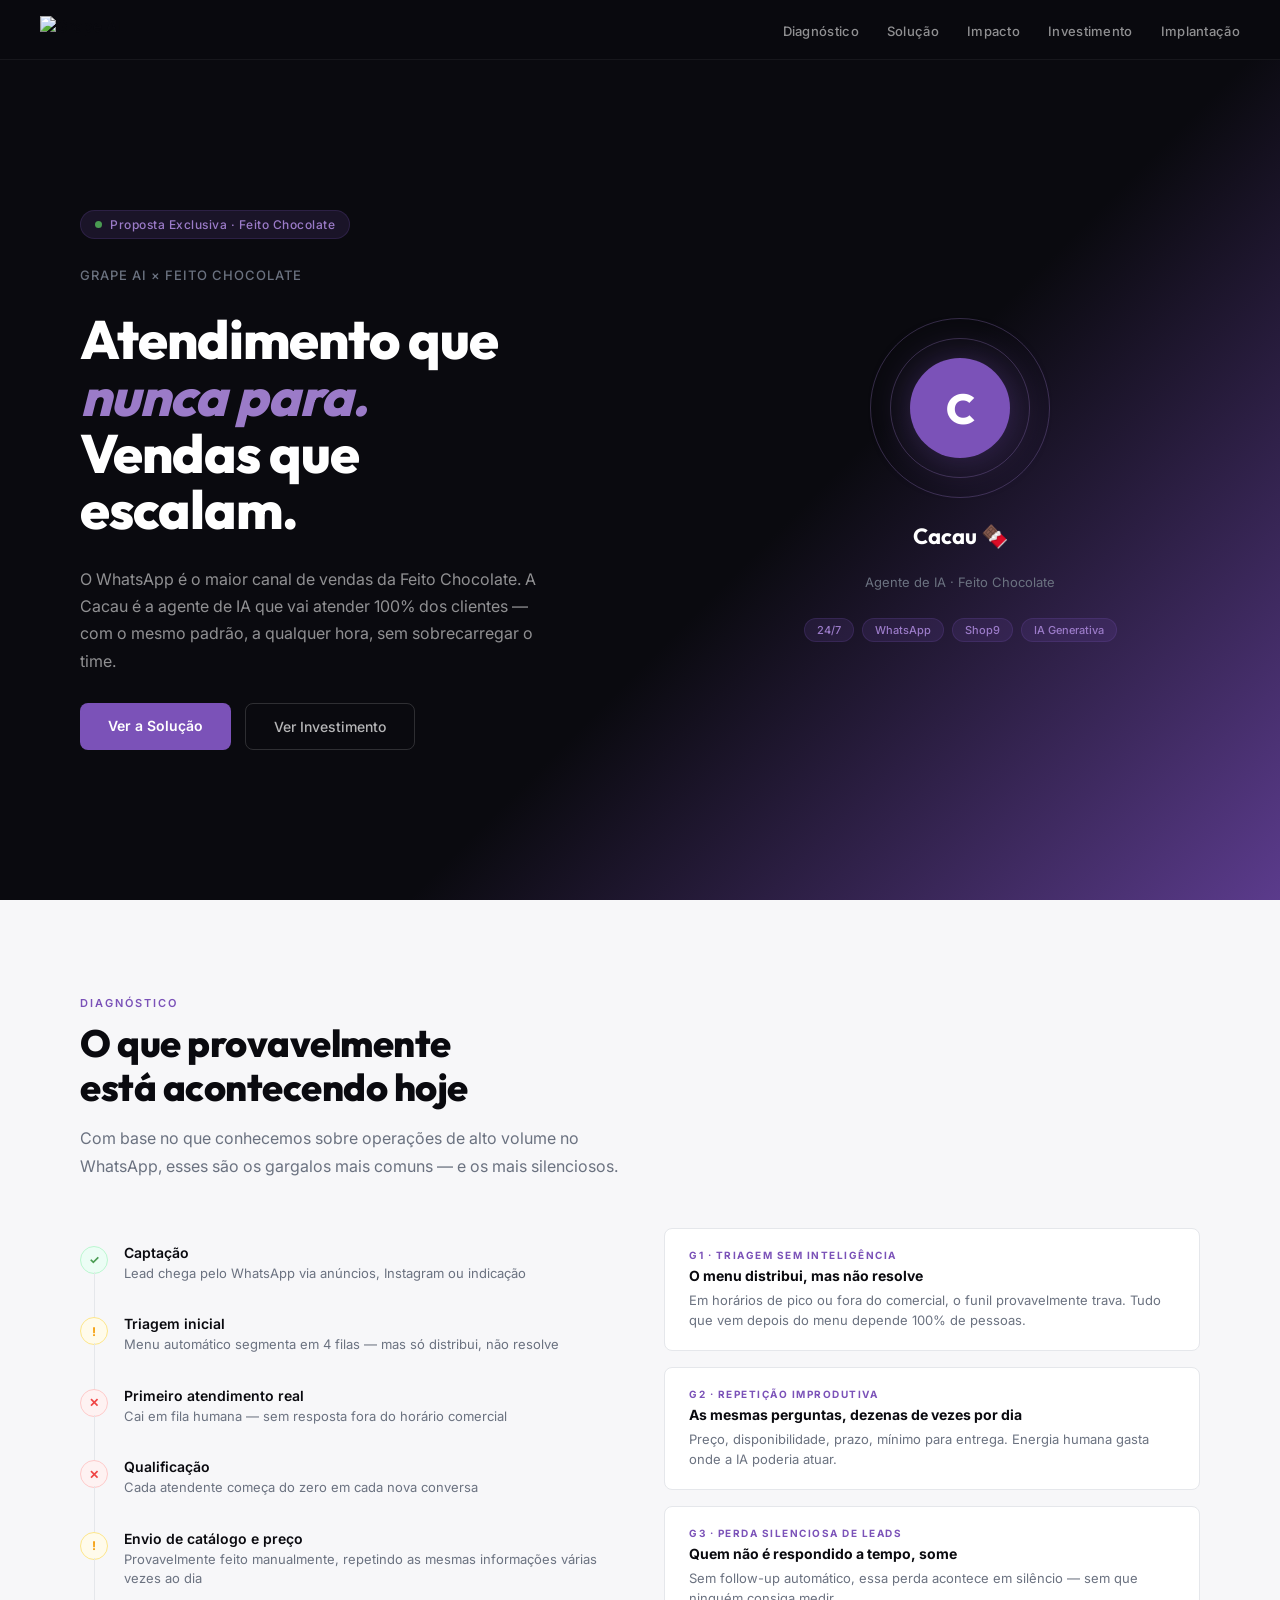
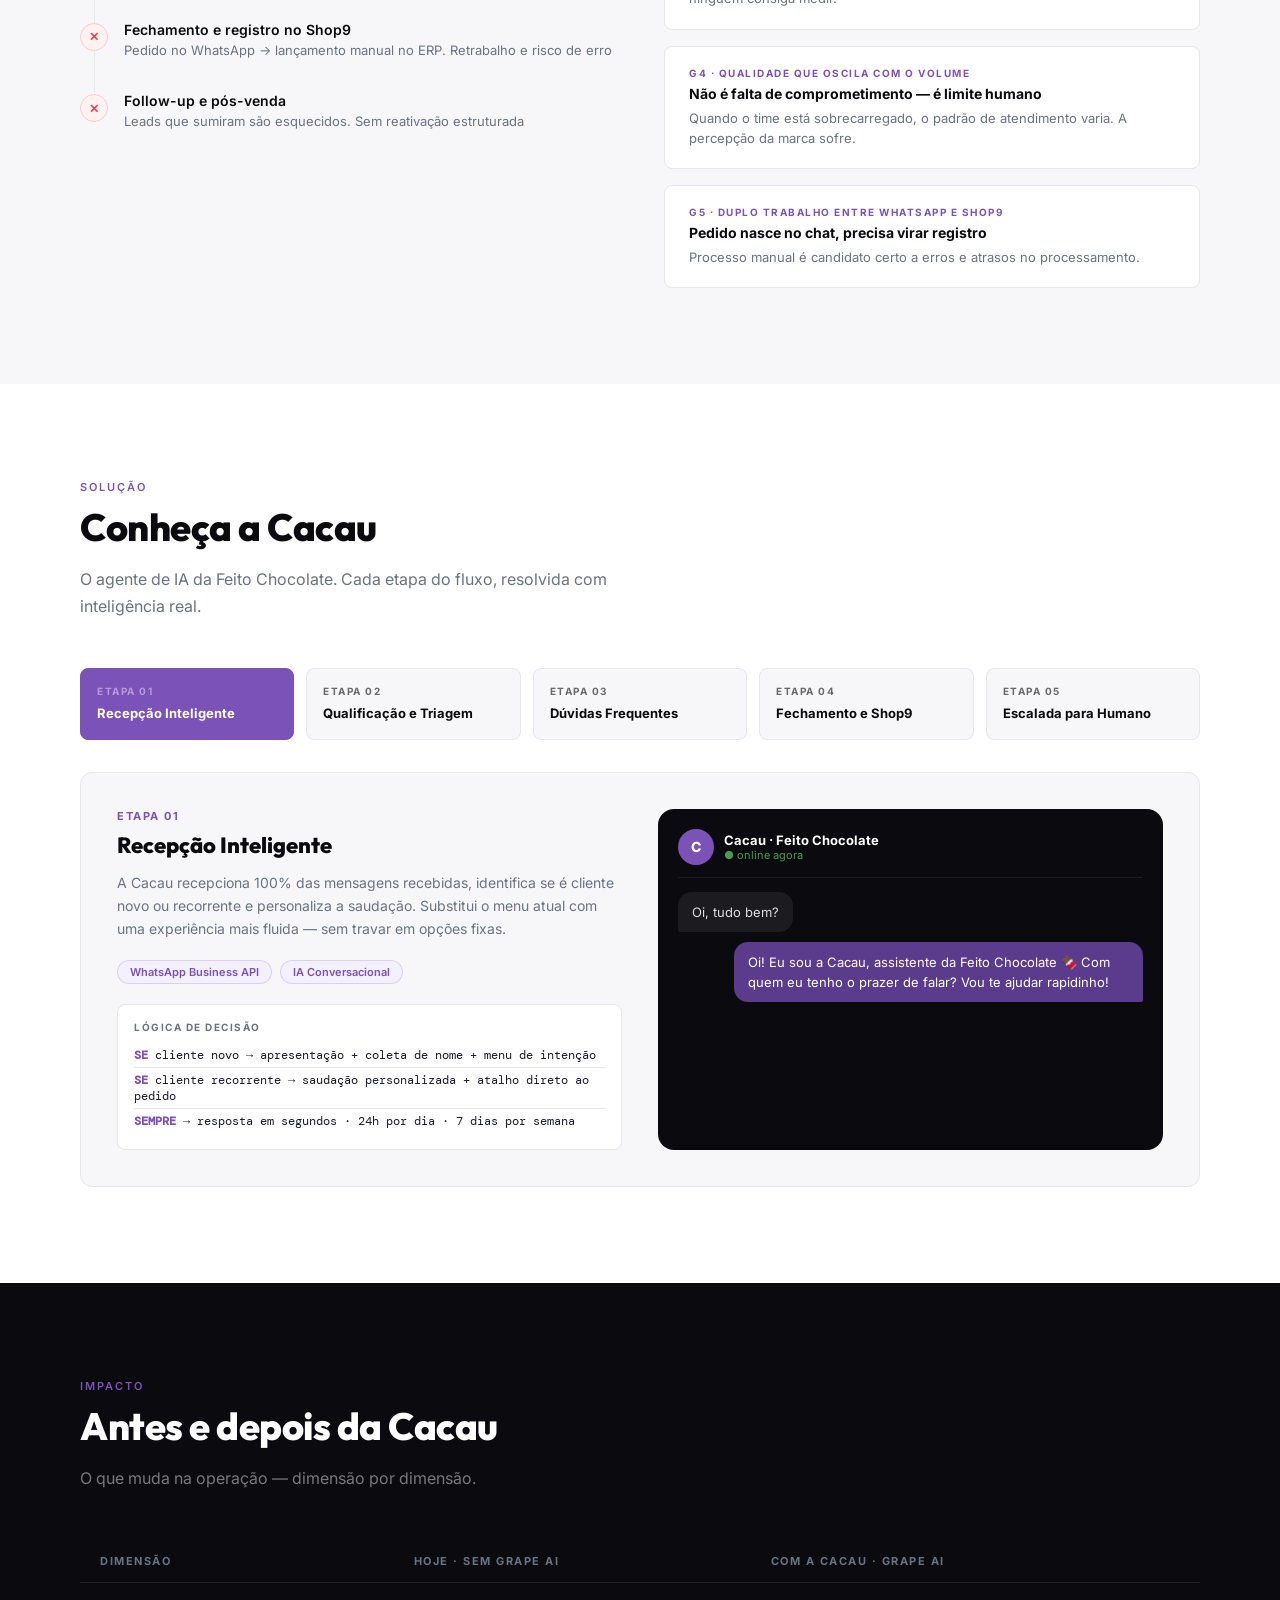
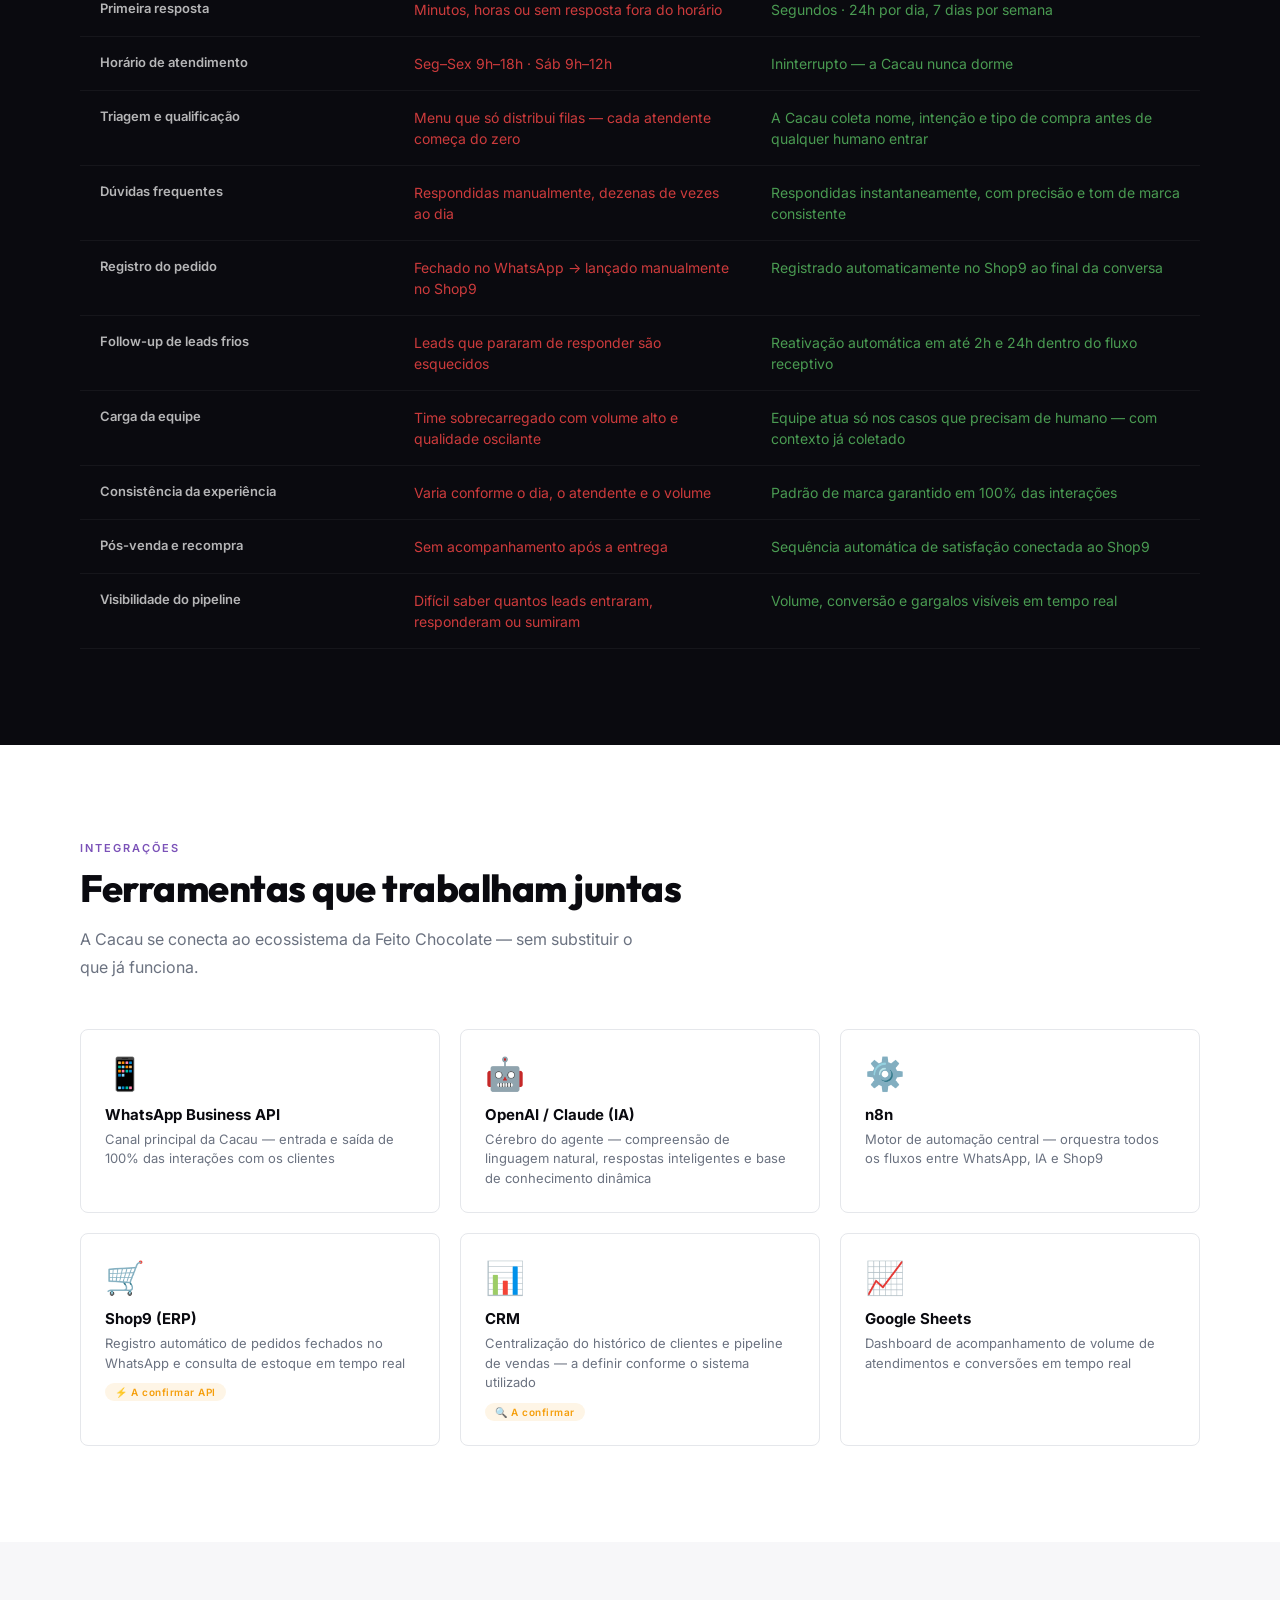
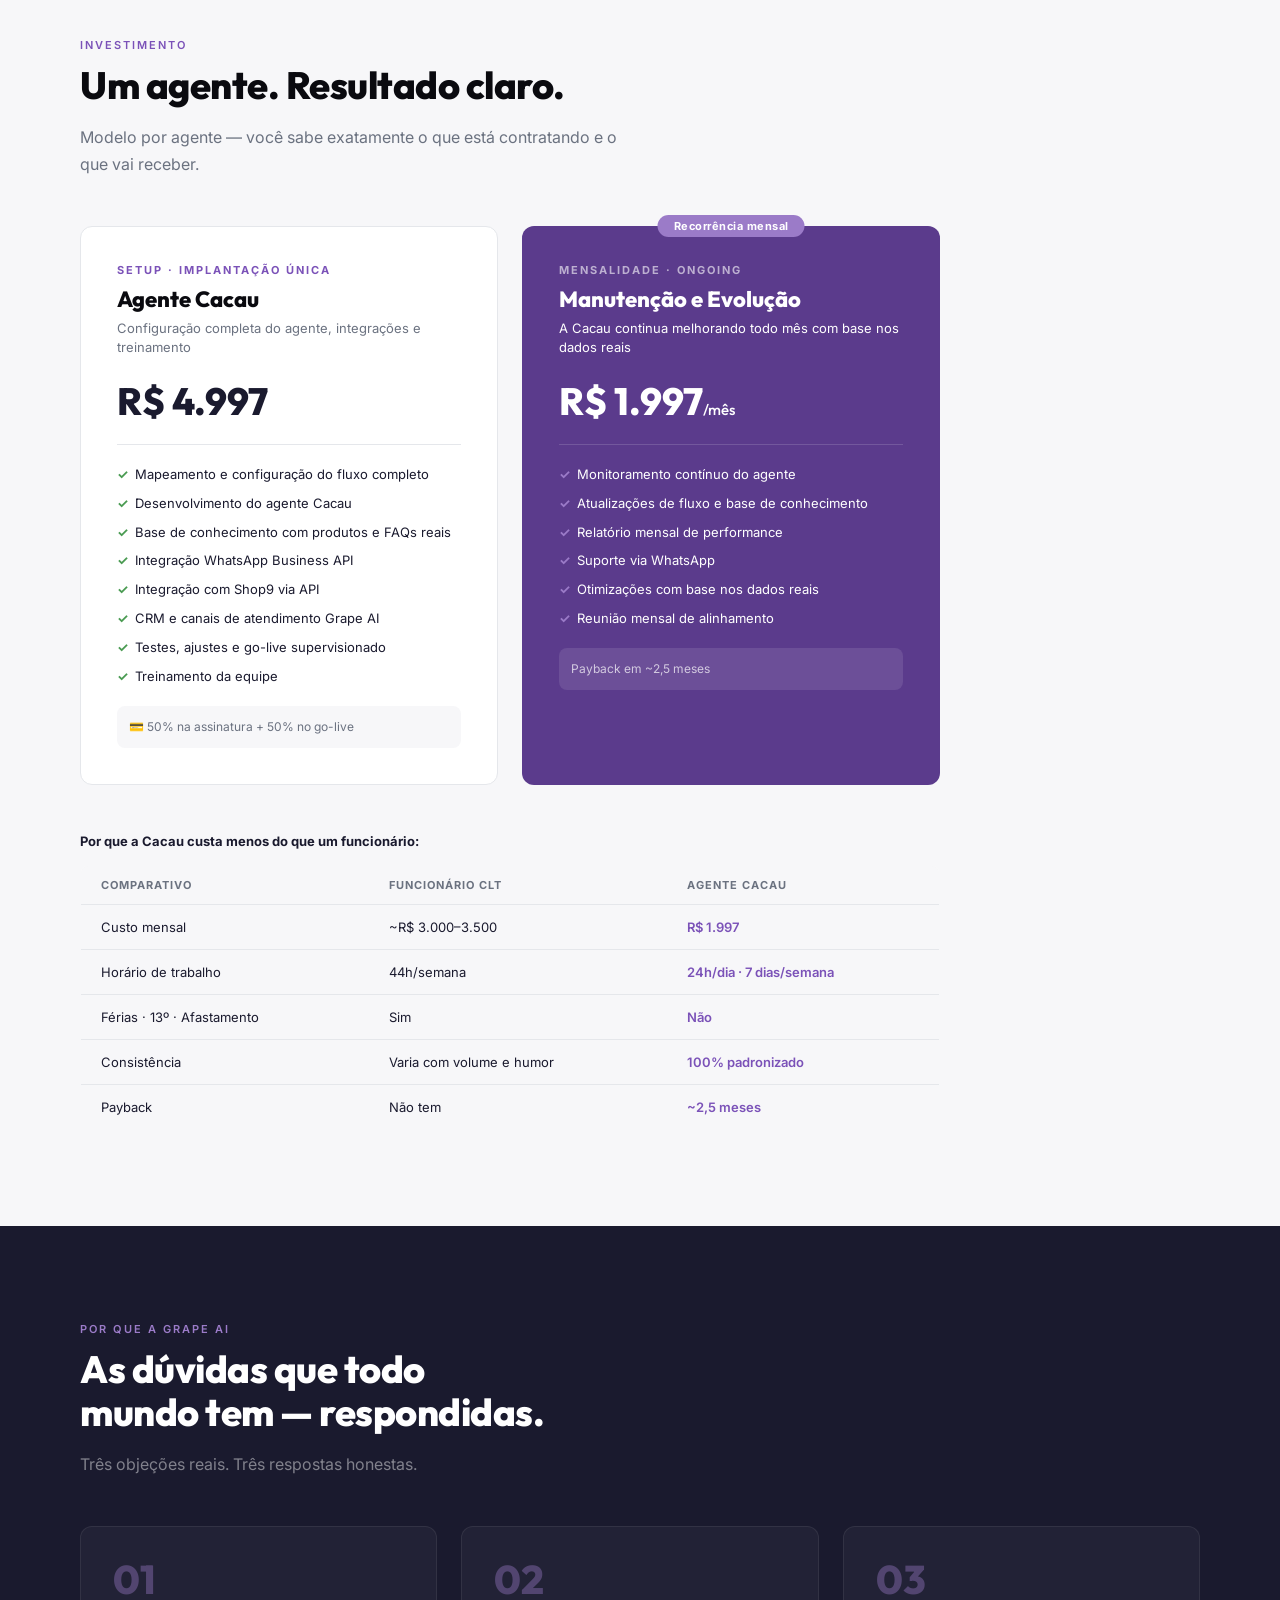
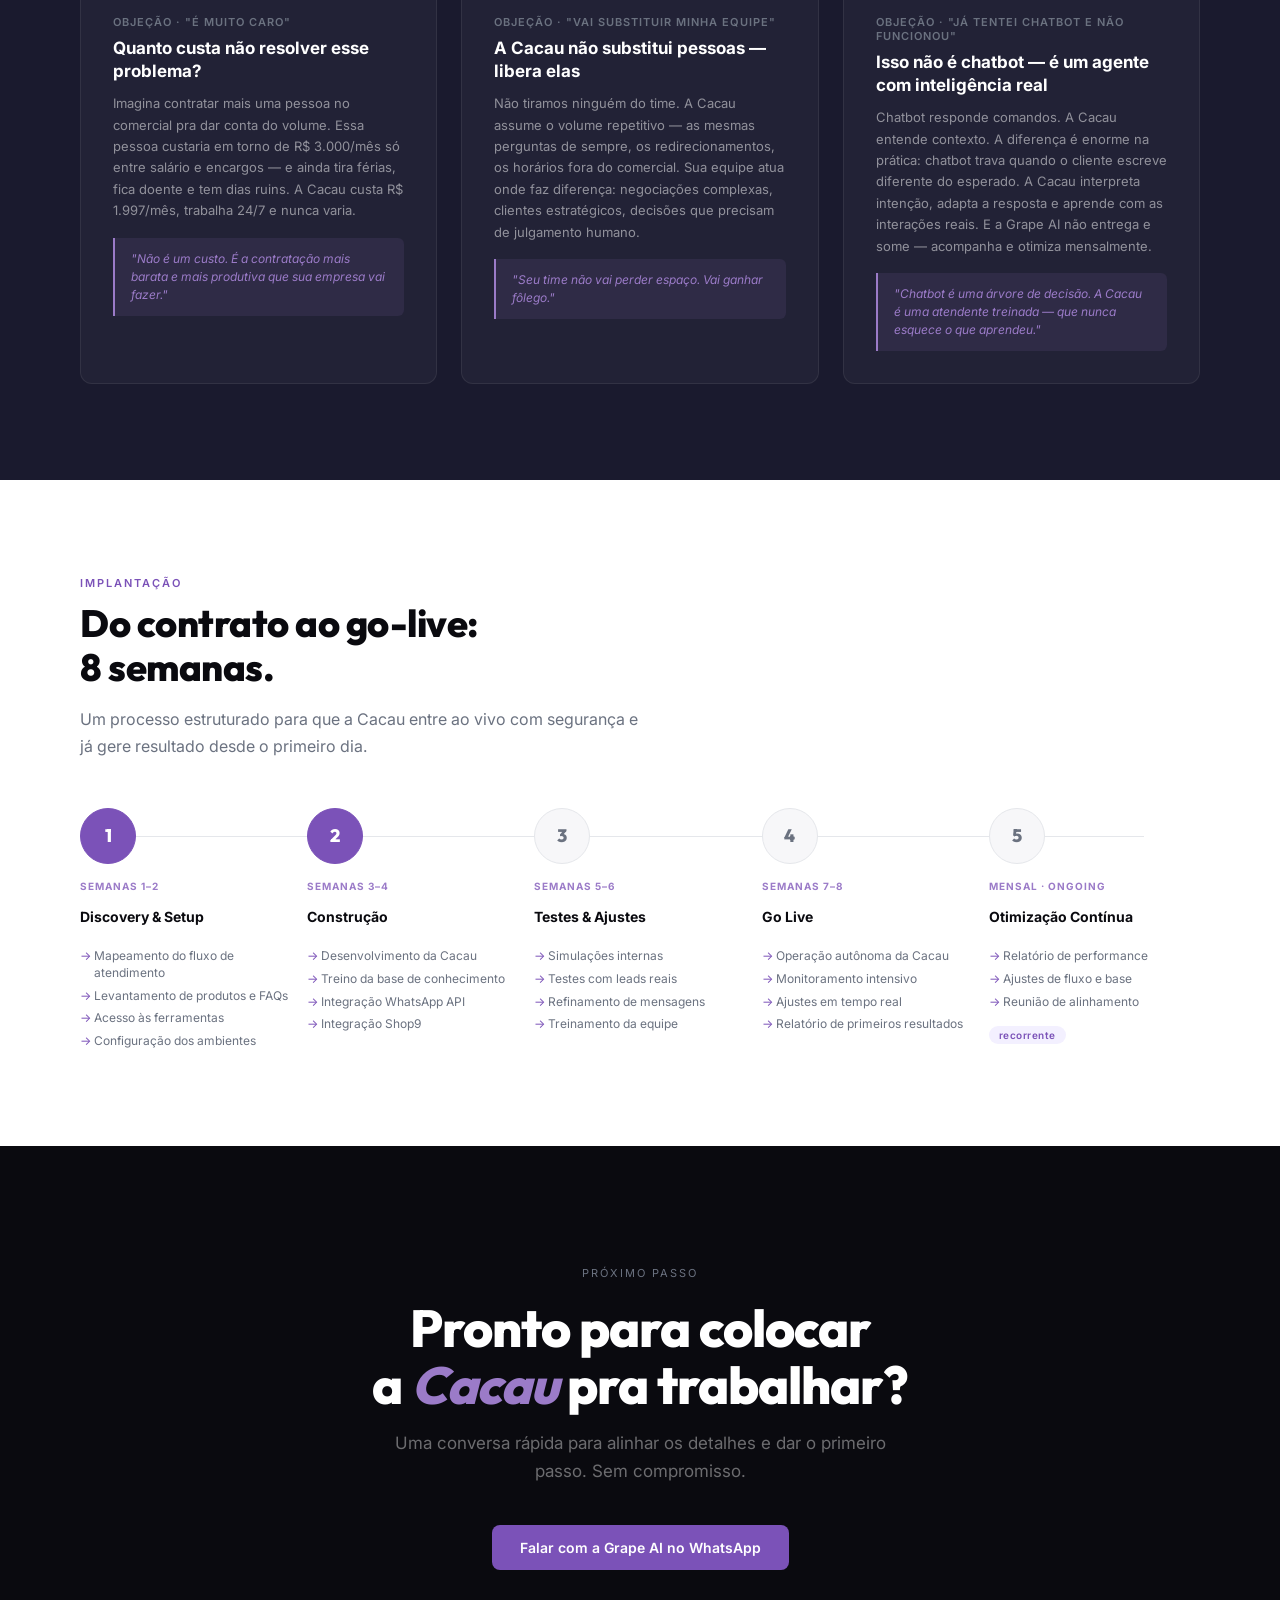
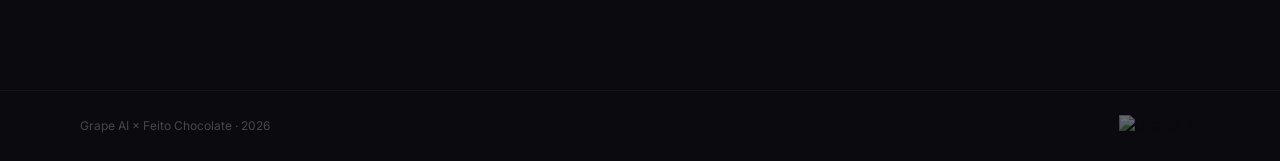
==== propostas/feito-chocolate/index.html @ 9264bb1c "Add proposta Feito Chocolate Proposta Feito Chocolate" ====
<!DOCTYPE html>
<html lang="pt-BR">
<head>
<meta charset="UTF-8">
<meta name="viewport" content="width=device-width, initial-scale=1.0">
<title>Feito Chocolate × Grape AI — Agente Cacau</title>
<link href="https://fonts.googleapis.com/css2?family=Outfit:wght@400;500;600;700;800&family=DM+Mono:wght@300;400;500&family=Inter:wght@300;400;500;600&display=swap" rel="stylesheet">
<style>
:root {
  --grape-primary: #7B52B8;
  --grape-primary-dark: #5B3B8C;
  --grape-primary-light: #A47FD4;
  --grape-accent: #9B7BC8;
  --grape-green: #4A9B52;
  --grape-black: #0A0A0F;
  --grape-dark: #1A1A2E;
  --grape-gray: #6B7280;
  --grape-light: #F3F0FF;
  --grape-white: #FAFAFE;
  --grape-danger: #EF4444;
  --grape-warning: #F59E0B;
  --grape-success: #4A9B52;
  --grape-border: #E5E7EB;
  --grape-border-purple: rgba(123,82,184,0.2);
}
*,*::before,*::after{box-sizing:border-box;margin:0;padding:0}
html{scroll-behavior:smooth}
body{font-family:'Inter',sans-serif;background:#fff;color:var(--grape-black);overflow-x:hidden}

/* NAV */
nav{position:fixed;top:0;left:0;right:0;z-index:100;background:rgba(10,10,15,0.95);backdrop-filter:blur(12px);border-bottom:1px solid rgba(255,255,255,0.06);padding:0 40px;height:60px;display:flex;align-items:center;justify-content:space-between}
.nav-logo{display:flex;align-items:center;gap:10px}
.nav-logo img{height:28px}
.nav-links{display:flex;list-style:none;gap:28px}
.nav-links a{color:rgba(255,255,255,0.55);text-decoration:none;font-size:13px;font-weight:500;letter-spacing:0.3px;transition:color 0.2s}
.nav-links a:hover{color:#fff}

/* HERO */
#hero{min-height:100vh;background:linear-gradient(135deg,var(--grape-black) 60%,var(--grape-primary-dark));display:grid;grid-template-columns:1fr 1fr;padding:60px 0 0}
.hero-left{display:flex;flex-direction:column;justify-content:center;padding:80px 60px 80px 80px;gap:28px}
.hero-tag{display:inline-flex;align-items:center;gap:8px;background:rgba(123,82,184,0.15);border:1px solid var(--grape-border-purple);border-radius:999px;padding:6px 14px;width:fit-content}
.hero-tag-dot{width:7px;height:7px;border-radius:50%;background:var(--grape-green);animation:blink 1.5s infinite}
.hero-tag span{font-size:12px;color:var(--grape-accent);font-weight:500;letter-spacing:0.5px}
@keyframes blink{0%,100%{opacity:1}50%{opacity:0.3}}
.hero-eyebrow{font-size:13px;color:var(--grape-gray);letter-spacing:1px;text-transform:uppercase;font-weight:500}
.hero-title{font-family:'Outfit',sans-serif;font-size:54px;font-weight:800;color:#fff;line-height:1.05;letter-spacing:-1px}
.hero-title em{font-style:italic;color:var(--grape-accent)}
.hero-desc{font-size:16px;color:rgba(255,255,255,0.55);line-height:1.7;max-width:480px}
.hero-ctas{display:flex;gap:14px;flex-wrap:wrap}
.btn-primary{background:var(--grape-primary);color:#fff;border:none;padding:14px 28px;border-radius:8px;font-size:14px;font-weight:600;cursor:pointer;text-decoration:none;transition:background 0.2s,transform 0.15s}
.btn-primary:hover{background:var(--grape-primary-dark);transform:translateY(-1px)}
.btn-ghost{background:transparent;color:rgba(255,255,255,0.7);border:1px solid rgba(255,255,255,0.15);padding:14px 28px;border-radius:8px;font-size:14px;font-weight:500;cursor:pointer;text-decoration:none;transition:all 0.2s}
.btn-ghost:hover{border-color:rgba(255,255,255,0.4);color:#fff}
.hero-right{display:flex;align-items:center;justify-content:center;padding:80px 60px}
.agent-visual{display:flex;flex-direction:column;align-items:center;gap:24px}
.agent-ring-wrap{position:relative;display:flex;align-items:center;justify-content:center;width:180px;height:180px}
.ring{position:absolute;border-radius:50%;border:1px solid rgba(155,123,200,0.3);animation:pulse-ring 3s ease-out infinite}
.ring-1{width:180px;height:180px;animation-delay:0s}
.ring-2{width:140px;height:140px;animation-delay:0.5s}
@keyframes pulse-ring{0%{transform:scale(0.95);opacity:0.8}100%{transform:scale(1.05);opacity:0.2}}
.agent-avatar{width:100px;height:100px;border-radius:50%;background:var(--grape-primary);display:flex;align-items:center;justify-content:center;font-family:'Outfit',sans-serif;font-size:42px;font-weight:800;color:#fff;box-shadow:0 0 40px rgba(123,82,184,0.4);z-index:1}
.agent-name{font-family:'Outfit',sans-serif;font-size:22px;font-weight:700;color:#fff;text-align:center}
.agent-subtitle{font-size:13px;color:var(--grape-gray);text-align:center}
.agent-badges{display:flex;gap:8px;flex-wrap:wrap;justify-content:center;margin-top:4px}
.badge{background:rgba(123,82,184,0.15);border:1px solid var(--grape-border-purple);border-radius:999px;padding:4px 12px;font-size:11px;color:var(--grape-accent);font-weight:500}

/* SEÇÃO PADRÃO */
section{padding:96px 80px}
.section-label{font-size:11px;color:var(--grape-primary);font-weight:600;letter-spacing:2px;text-transform:uppercase;margin-bottom:12px}
.section-title{font-family:'Outfit',sans-serif;font-size:38px;font-weight:800;line-height:1.15;letter-spacing:-0.5px;margin-bottom:16px}
.section-sub{font-size:16px;color:var(--grape-gray);line-height:1.7;max-width:560px;margin-bottom:48px}

/* REVEAL */
.reveal{opacity:0;transform:translateY(24px);transition:all 0.55s ease}
.reveal.visible{opacity:1;transform:translateY(0)}
.reveal-delay-1{transition-delay:0.1s}
.reveal-delay-2{transition-delay:0.2s}
.reveal-delay-3{transition-delay:0.3s}
.reveal-delay-4{transition-delay:0.4s}

/* DIAGNÓSTICO */
#diagnostico{background:#F7F7F9}
.diag-grid{display:grid;grid-template-columns:1fr 1fr;gap:48px;align-items:start}
.fluxo{display:flex;flex-direction:column;gap:0}
.fluxo-item{display:flex;align-items:flex-start;gap:16px;padding:16px 0;position:relative}
.fluxo-item:not(:last-child)::after{content:'';position:absolute;left:14px;top:44px;width:1px;height:calc(100% - 16px);background:var(--grape-border)}
.fluxo-dot{width:28px;height:28px;border-radius:50%;display:flex;align-items:center;justify-content:center;font-size:12px;font-weight:700;flex-shrink:0;margin-top:2px}
.fluxo-dot.ok{background:#ECFDF5;color:var(--grape-success);border:1.5px solid #BBF7D0}
.fluxo-dot.warn{background:#FFFBEB;color:var(--grape-warning);border:1.5px solid #FDE68A}
.fluxo-dot.danger{background:#FEF2F2;color:var(--grape-danger);border:1.5px solid #FECACA}
.fluxo-content h4{font-size:14px;font-weight:600;margin-bottom:3px}
.fluxo-content p{font-size:13px;color:var(--grape-gray);line-height:1.5}
.gargalos{display:flex;flex-direction:column;gap:16px}
.gargalo-card{background:#fff;border:1px solid var(--grape-border);border-radius:8px;padding:20px 24px;transition:border-left 0.2s,transform 0.2s}
.gargalo-card:hover{border-left:3px solid var(--grape-primary);transform:translateX(4px)}
.gargalo-num{font-size:10px;font-weight:700;color:var(--grape-primary);letter-spacing:1.5px;text-transform:uppercase;margin-bottom:6px}
.gargalo-card h4{font-size:14px;font-weight:700;margin-bottom:6px}
.gargalo-card p{font-size:13px;color:var(--grape-gray);line-height:1.55}

/* SOLUÇÃO */
#solucao{background:#fff}
.etapas-grid{display:grid;grid-template-columns:repeat(5,1fr);gap:12px;margin-bottom:32px}
.etapa-card{background:#F7F7F9;border:1px solid var(--grape-border);border-radius:8px;padding:16px;cursor:pointer;transition:all 0.2s;text-align:left}
.etapa-card:hover{border-color:var(--grape-primary);background:var(--grape-light)}
.etapa-card.active{background:var(--grape-primary);border-color:var(--grape-primary);color:#fff}
.etapa-num{font-size:10px;font-weight:700;letter-spacing:1.5px;text-transform:uppercase;margin-bottom:8px;opacity:0.6}
.etapa-card.active .etapa-num{color:rgba(255,255,255,0.7)}
.etapa-title{font-size:13px;font-weight:700;line-height:1.35}
.etapa-panel{background:#F7F7F9;border:1px solid var(--grape-border);border-radius:12px;padding:36px;display:grid;grid-template-columns:1fr 1fr;gap:36px;min-height:320px}
.panel-info h3{font-family:'Outfit',sans-serif;font-size:22px;font-weight:800;margin-bottom:12px}
.panel-info .panel-desc{font-size:14px;color:var(--grape-gray);line-height:1.65;margin-bottom:20px}
.panel-tags{display:flex;gap:8px;flex-wrap:wrap;margin-bottom:20px}
.panel-tag{background:var(--grape-light);border:1px solid var(--grape-border-purple);border-radius:999px;padding:4px 12px;font-size:11px;color:var(--grape-primary);font-weight:600}
.logica{background:#fff;border:1px solid var(--grape-border);border-radius:8px;padding:16px}
.logica-title{font-size:10px;font-weight:700;color:var(--grape-gray);letter-spacing:1.5px;text-transform:uppercase;margin-bottom:10px}
.logica-line{font-family:'DM Mono',monospace;font-size:12px;color:var(--grape-dark);padding:4px 0;border-bottom:1px solid var(--grape-border)}
.logica-line:last-child{border:none}
.logica-line .se{color:var(--grape-primary);font-weight:600}
.wapp-preview{background:#0A0A0F;border-radius:16px;padding:20px;display:flex;flex-direction:column;gap:10px}
.wapp-header{display:flex;align-items:center;gap:10px;padding-bottom:12px;border-bottom:1px solid rgba(255,255,255,0.07);margin-bottom:4px}
.wapp-avatar{width:36px;height:36px;border-radius:50%;background:var(--grape-primary);display:flex;align-items:center;justify-content:center;font-weight:800;color:#fff;font-size:14px;flex-shrink:0}
.wapp-name{font-size:13px;font-weight:700;color:#fff}
.wapp-status{font-size:11px;color:var(--grape-green)}
.wapp-bubble{max-width:88%;padding:10px 14px;border-radius:14px;font-size:13px;line-height:1.55}
.wapp-bubble.in{background:rgba(255,255,255,0.07);color:rgba(255,255,255,0.85);border-radius:14px 14px 14px 2px;align-self:flex-start}
.wapp-bubble.out{background:var(--grape-primary-dark);color:#fff;border-radius:14px 14px 2px 14px;align-self:flex-end}

/* COMPARATIVO */
#comparativo{background:var(--grape-black);padding:96px 80px}
#comparativo .section-title{color:#fff}
#comparativo .section-sub{color:rgba(255,255,255,0.45)}
.comp-table{width:100%;border-collapse:collapse}
.comp-table thead tr{border-bottom:1px solid rgba(255,255,255,0.08)}
.comp-table th{padding:14px 20px;font-size:11px;font-weight:700;letter-spacing:1.5px;text-transform:uppercase;color:var(--grape-gray);text-align:left}
.comp-table th:first-child{width:28%}
.comp-table td{padding:16px 20px;font-size:14px;border-bottom:1px solid rgba(255,255,255,0.05);vertical-align:top;line-height:1.5}
.comp-table tr:hover td{background:rgba(255,255,255,0.03)}
.comp-table .col-dim{color:rgba(255,255,255,0.7);font-weight:600;font-size:13px}
.comp-table .col-antes{color:var(--grape-danger);opacity:0.85}
.comp-table .col-depois{color:var(--grape-green)}

/* INTEGRAÇÕES */
#integracoes{background:#fff}
.int-grid{display:grid;grid-template-columns:repeat(3,1fr);gap:20px}
.int-card{border:1px solid var(--grape-border);border-radius:8px;padding:24px;transition:all 0.2s}
.int-card:hover{background:var(--grape-light);border-color:var(--grape-border-purple);transform:translateY(-2px)}
.int-emoji{font-size:32px;margin-bottom:12px}
.int-name{font-size:15px;font-weight:700;margin-bottom:6px}
.int-papel{font-size:13px;color:var(--grape-gray);line-height:1.5}
.int-badge{display:inline-block;margin-top:10px;font-size:10px;font-weight:600;color:var(--grape-warning);background:rgba(245,158,11,0.1);border-radius:999px;padding:3px 10px;letter-spacing:0.5px}

/* INVESTIMENTO */
#investimento{background:#F7F7F9}
.inv-grid{display:grid;grid-template-columns:1fr 1fr;gap:24px;max-width:860px}
.inv-card{background:#fff;border:1px solid var(--grape-border);border-radius:12px;padding:36px;position:relative}
.inv-card.featured{background:var(--grape-primary-dark);border-color:transparent}
.inv-card.featured *{color:#fff!important}
.inv-card.featured .inv-item::before{color:var(--grape-accent)!important}
.inv-badge{position:absolute;top:-12px;left:50%;transform:translateX(-50%);background:var(--grape-accent);color:#fff;font-size:11px;font-weight:700;padding:4px 16px;border-radius:999px;letter-spacing:0.5px;white-space:nowrap}
.inv-label{font-size:11px;font-weight:700;letter-spacing:2px;text-transform:uppercase;color:var(--grape-primary);margin-bottom:8px}
.inv-card.featured .inv-label{color:rgba(255,255,255,0.6)!important}
.inv-title{font-family:'Outfit',sans-serif;font-size:22px;font-weight:800;margin-bottom:6px}
.inv-desc{font-size:13px;color:var(--grape-gray);margin-bottom:24px;line-height:1.5}
.inv-price-block{margin-bottom:24px}
.inv-setup{font-size:13px;color:var(--grape-gray);margin-bottom:4px}
.inv-price{font-family:'Outfit',sans-serif;font-size:38px;font-weight:800;color:var(--grape-dark);line-height:1}
.inv-price span{font-size:15px;font-weight:500;color:var(--grape-gray)}
.inv-divider{height:1px;background:var(--grape-border);margin:20px 0}
.inv-card.featured .inv-divider{background:rgba(255,255,255,0.15)!important}
.inv-items{display:flex;flex-direction:column;gap:10px;margin-bottom:20px}
.inv-item{font-size:13px;color:var(--grape-dark);padding-left:18px;position:relative;line-height:1.45}
.inv-item::before{content:'✓';position:absolute;left:0;color:var(--grape-green);font-weight:700}
.inv-condicoes{font-size:12px;color:var(--grape-gray);line-height:1.5;padding:12px;background:#F7F7F9;border-radius:8px}
.inv-card.featured .inv-condicoes{background:rgba(255,255,255,0.1)!important;color:rgba(255,255,255,0.7)!important}
.inv-comparativo{margin-top:48px}
.comp-mini-title{font-size:13px;font-weight:700;color:var(--grape-dark);margin-bottom:16px}
.comp-mini-table{width:100%;max-width:860px;border-collapse:collapse;border:1px solid var(--grape-border);border-radius:8px;overflow:hidden}
.comp-mini-table th{background:#F7F7F9;padding:12px 20px;font-size:11px;font-weight:700;letter-spacing:1px;text-transform:uppercase;color:var(--grape-gray);text-align:left;border-bottom:1px solid var(--grape-border)}
.comp-mini-table td{padding:14px 20px;font-size:13px;border-bottom:1px solid var(--grape-border);color:var(--grape-dark)}
.comp-mini-table tr:last-child td{border:none}
.comp-mini-table .col-cacau{color:var(--grape-primary);font-weight:600}

/* DIFERENCIAIS */
#diferenciais{background:var(--grape-dark);padding:96px 80px}
#diferenciais .section-label{color:var(--grape-accent)}
#diferenciais .section-title{color:#fff}
#diferenciais .section-sub{color:rgba(255,255,255,0.45)}
.dif-grid{display:grid;grid-template-columns:repeat(3,1fr);gap:24px}
.dif-card{background:rgba(255,255,255,0.04);border:1px solid rgba(255,255,255,0.07);border-radius:12px;padding:32px;transition:all 0.25s}
.dif-card:hover{background:rgba(123,82,184,0.1);border-color:var(--grape-border-purple);transform:translateY(-3px)}
.dif-num{font-family:'Outfit',sans-serif;font-size:40px;font-weight:800;color:var(--grape-accent);opacity:0.4;line-height:1;margin-bottom:16px}
.dif-objection{font-size:11px;font-weight:600;color:var(--grape-gray);letter-spacing:1px;text-transform:uppercase;margin-bottom:8px}
.dif-title{font-size:17px;font-weight:700;color:#fff;margin-bottom:10px;line-height:1.35}
.dif-desc{font-size:13px;color:rgba(255,255,255,0.5);line-height:1.65}
.dif-quote{margin-top:16px;padding:12px 16px;background:rgba(155,123,200,0.1);border-left:2px solid var(--grape-accent);border-radius:0 6px 6px 0;font-size:12px;color:var(--grape-accent);font-style:italic;line-height:1.5}

/* IMPLANTAÇÃO */
#implantacao{background:#fff}
.impl-timeline{position:relative;display:grid;grid-template-columns:repeat(5,1fr);gap:16px}
.impl-timeline::before{content:'';position:absolute;top:28px;left:5%;right:5%;height:1px;background:var(--grape-border);z-index:0}
.impl-fase{position:relative;z-index:1;display:flex;flex-direction:column;gap:12px}
.impl-dot{width:56px;height:56px;border-radius:50%;background:#F7F7F9;border:1.5px solid var(--grape-border);display:flex;align-items:center;justify-content:center;font-family:'Outfit',sans-serif;font-size:18px;font-weight:800;color:var(--grape-gray);margin-bottom:4px}
.impl-fase.active .impl-dot{background:var(--grape-primary);border-color:var(--grape-primary);color:#fff}
.impl-semana{font-size:10px;font-weight:700;color:var(--grape-accent);letter-spacing:1px;text-transform:uppercase;margin-bottom:4px}
.impl-nome{font-size:14px;font-weight:700;margin-bottom:10px;line-height:1.3}
.impl-items{list-style:none;display:flex;flex-direction:column;gap:6px}
.impl-items li{font-size:12px;color:var(--grape-gray);line-height:1.4;padding-left:14px;position:relative}
.impl-items li::before{content:'→';position:absolute;left:0;color:var(--grape-primary)}
.impl-ongoing{font-size:10px;background:var(--grape-light);color:var(--grape-primary);border-radius:999px;padding:3px 10px;font-weight:600;letter-spacing:0.5px;width:fit-content;margin-top:4px}

/* CTA */
#cta{background:var(--grape-black);padding:120px 80px;text-align:center}
.cta-label{font-size:11px;color:var(--grape-gray);letter-spacing:2px;text-transform:uppercase;margin-bottom:20px}
.cta-title{font-family:'Outfit',sans-serif;font-size:52px;font-weight:800;color:#fff;line-height:1.1;letter-spacing:-1px;margin-bottom:16px}
.cta-title em{color:var(--grape-accent);font-style:italic}
.cta-sub{font-size:17px;color:rgba(255,255,255,0.4);margin-bottom:40px;max-width:500px;margin-left:auto;margin-right:auto;line-height:1.6}
.cta-buttons{display:flex;gap:16px;justify-content:center;flex-wrap:wrap}

/* FOOTER */
footer{background:#0A0A0F;border-top:1px solid rgba(255,255,255,0.05);padding:24px 80px;display:flex;align-items:center;justify-content:space-between}
footer p{font-size:12px;color:rgba(255,255,255,0.25)}
footer img{height:22px;opacity:0.4}

/* RESPONSIVE */
@media(max-width:900px){
  #hero{grid-template-columns:1fr;padding-top:60px}
  .hero-left{padding:60px 32px}
  .hero-right{padding:40px 32px;display:none}
  .hero-title{font-size:38px}
  section{padding:72px 32px}
  .diag-grid,.etapas-grid,.dif-grid,.impl-timeline,.inv-grid,.int-grid{grid-template-columns:1fr!important}
  .etapa-panel{grid-template-columns:1fr}
  #comparativo,#diferenciais{padding:72px 32px}
  nav{padding:0 24px}
  .nav-links{display:none}
  .comp-mini-table{font-size:12px}
  footer{padding:20px 32px}
}
</style>
</head>
<body>

<!-- NAV -->
<nav>
  <div class="nav-logo">
    <img src="https://raw.githubusercontent.com/tharinem/grape-ai-assets/main/Vector-2.png" alt="Grape AI">
  </div>
  <ul class="nav-links">
    <li><a href="#diagnostico">Diagnóstico</a></li>
    <li><a href="#solucao">Solução</a></li>
    <li><a href="#comparativo">Impacto</a></li>
    <li><a href="#investimento">Investimento</a></li>
    <li><a href="#implantacao">Implantação</a></li>
  </ul>
</nav>

<!-- HERO -->
<section id="hero">
  <div class="hero-left">
    <div class="hero-tag">
      <div class="hero-tag-dot"></div>
      <span>Proposta Exclusiva · Feito Chocolate</span>
    </div>
    <p class="hero-eyebrow">Grape AI × Feito Chocolate</p>
    <h1 class="hero-title">Atendimento que<br><em>nunca para.</em><br>Vendas que escalam.</h1>
    <p class="hero-desc">O WhatsApp é o maior canal de vendas da Feito Chocolate. A Cacau é a agente de IA que vai atender 100% dos clientes — com o mesmo padrão, a qualquer hora, sem sobrecarregar o time.</p>
    <div class="hero-ctas">
      <a href="#solucao" class="btn-primary">Ver a Solução</a>
      <a href="#investimento" class="btn-ghost">Ver Investimento</a>
    </div>
  </div>
  <div class="hero-right">
    <div class="agent-visual">
      <div class="agent-ring-wrap">
        <div class="ring ring-1"></div>
        <div class="ring ring-2"></div>
        <div class="agent-avatar">C</div>
      </div>
      <div class="agent-name">Cacau 🍫</div>
      <div class="agent-subtitle">Agente de IA · Feito Chocolate</div>
      <div class="agent-badges">
        <span class="badge">24/7</span>
        <span class="badge">WhatsApp</span>
        <span class="badge">Shop9</span>
        <span class="badge">IA Generativa</span>
      </div>
    </div>
  </div>
</section>

<!-- DIAGNÓSTICO -->
<section id="diagnostico">
  <div class="reveal">
    <p class="section-label">Diagnóstico</p>
    <h2 class="section-title">O que provavelmente<br>está acontecendo hoje</h2>
    <p class="section-sub">Com base no que conhecemos sobre operações de alto volume no WhatsApp, esses são os gargalos mais comuns — e os mais silenciosos.</p>
  </div>
  <div class="diag-grid">
    <div class="fluxo reveal reveal-delay-1">
      <div class="fluxo-item">
        <div class="fluxo-dot ok">✓</div>
        <div class="fluxo-content"><h4>Captação</h4><p>Lead chega pelo WhatsApp via anúncios, Instagram ou indicação</p></div>
      </div>
      <div class="fluxo-item">
        <div class="fluxo-dot warn">!</div>
        <div class="fluxo-content"><h4>Triagem inicial</h4><p>Menu automático segmenta em 4 filas — mas só distribui, não resolve</p></div>
      </div>
      <div class="fluxo-item">
        <div class="fluxo-dot danger">✕</div>
        <div class="fluxo-content"><h4>Primeiro atendimento real</h4><p>Cai em fila humana — sem resposta fora do horário comercial</p></div>
      </div>
      <div class="fluxo-item">
        <div class="fluxo-dot danger">✕</div>
        <div class="fluxo-content"><h4>Qualificação</h4><p>Cada atendente começa do zero em cada nova conversa</p></div>
      </div>
      <div class="fluxo-item">
        <div class="fluxo-dot warn">!</div>
        <div class="fluxo-content"><h4>Envio de catálogo e preço</h4><p>Provavelmente feito manualmente, repetindo as mesmas informações várias vezes ao dia</p></div>
      </div>
      <div class="fluxo-item">
        <div class="fluxo-dot danger">✕</div>
        <div class="fluxo-content"><h4>Fechamento e registro no Shop9</h4><p>Pedido no WhatsApp → lançamento manual no ERP. Retrabalho e risco de erro</p></div>
      </div>
      <div class="fluxo-item">
        <div class="fluxo-dot danger">✕</div>
        <div class="fluxo-content"><h4>Follow-up e pós-venda</h4><p>Leads que sumiram são esquecidos. Sem reativação estruturada</p></div>
      </div>
    </div>
    <div class="gargalos reveal reveal-delay-2">
      <div class="gargalo-card">
        <div class="gargalo-num">G1 · Triagem sem inteligência</div>
        <h4>O menu distribui, mas não resolve</h4>
        <p>Em horários de pico ou fora do comercial, o funil provavelmente trava. Tudo que vem depois do menu depende 100% de pessoas.</p>
      </div>
      <div class="gargalo-card">
        <div class="gargalo-num">G2 · Repetição improdutiva</div>
        <h4>As mesmas perguntas, dezenas de vezes por dia</h4>
        <p>Preço, disponibilidade, prazo, mínimo para entrega. Energia humana gasta onde a IA poderia atuar.</p>
      </div>
      <div class="gargalo-card">
        <div class="gargalo-num">G3 · Perda silenciosa de leads</div>
        <h4>Quem não é respondido a tempo, some</h4>
        <p>Sem follow-up automático, essa perda acontece em silêncio — sem que ninguém consiga medir.</p>
      </div>
      <div class="gargalo-card">
        <div class="gargalo-num">G4 · Qualidade que oscila com o volume</div>
        <h4>Não é falta de comprometimento — é limite humano</h4>
        <p>Quando o time está sobrecarregado, o padrão de atendimento varia. A percepção da marca sofre.</p>
      </div>
      <div class="gargalo-card">
        <div class="gargalo-num">G5 · Duplo trabalho entre WhatsApp e Shop9</div>
        <h4>Pedido nasce no chat, precisa virar registro</h4>
        <p>Processo manual é candidato certo a erros e atrasos no processamento.</p>
      </div>
    </div>
  </div>
</section>

<!-- SOLUÇÃO -->
<section id="solucao">
  <div class="reveal">
    <p class="section-label">Solução</p>
    <h2 class="section-title">Conheça a Cacau</h2>
    <p class="section-sub">O agente de IA da Feito Chocolate. Cada etapa do fluxo, resolvida com inteligência real.</p>
  </div>
  <div class="etapas-grid reveal reveal-delay-1">
    <div class="etapa-card active" onclick="showEtapa(0,this)">
      <div class="etapa-num">Etapa 01</div>
      <div class="etapa-title">Recepção Inteligente</div>
    </div>
    <div class="etapa-card" onclick="showEtapa(1,this)">
      <div class="etapa-num">Etapa 02</div>
      <div class="etapa-title">Qualificação e Triagem</div>
    </div>
    <div class="etapa-card" onclick="showEtapa(2,this)">
      <div class="etapa-num">Etapa 03</div>
      <div class="etapa-title">Dúvidas Frequentes</div>
    </div>
    <div class="etapa-card" onclick="showEtapa(3,this)">
      <div class="etapa-num">Etapa 04</div>
      <div class="etapa-title">Fechamento e Shop9</div>
    </div>
    <div class="etapa-card" onclick="showEtapa(4,this)">
      <div class="etapa-num">Etapa 05</div>
      <div class="etapa-title">Escalada para Humano</div>
    </div>
  </div>
  <div class="etapa-panel reveal reveal-delay-2" id="etapa-panel">
    <!-- preenchido via JS -->
  </div>
</section>

<!-- COMPARATIVO -->
<section id="comparativo">
  <div class="reveal">
    <p class="section-label">Impacto</p>
    <h2 class="section-title">Antes e depois da Cacau</h2>
    <p class="section-sub">O que muda na operação — dimensão por dimensão.</p>
  </div>
  <table class="comp-table reveal reveal-delay-1">
    <thead>
      <tr>
        <th>Dimensão</th>
        <th>Hoje · sem Grape AI</th>
        <th>Com a Cacau · Grape AI</th>
      </tr>
    </thead>
    <tbody>
      <tr><td class="col-dim">Primeira resposta</td><td class="col-antes">Minutos, horas ou sem resposta fora do horário</td><td class="col-depois">Segundos · 24h por dia, 7 dias por semana</td></tr>
      <tr><td class="col-dim">Horário de atendimento</td><td class="col-antes">Seg–Sex 9h–18h · Sáb 9h–12h</td><td class="col-depois">Ininterrupto — a Cacau nunca dorme</td></tr>
      <tr><td class="col-dim">Triagem e qualificação</td><td class="col-antes">Menu que só distribui filas — cada atendente começa do zero</td><td class="col-depois">A Cacau coleta nome, intenção e tipo de compra antes de qualquer humano entrar</td></tr>
      <tr><td class="col-dim">Dúvidas frequentes</td><td class="col-antes">Respondidas manualmente, dezenas de vezes ao dia</td><td class="col-depois">Respondidas instantaneamente, com precisão e tom de marca consistente</td></tr>
      <tr><td class="col-dim">Registro do pedido</td><td class="col-antes">Fechado no WhatsApp → lançado manualmente no Shop9</td><td class="col-depois">Registrado automaticamente no Shop9 ao final da conversa</td></tr>
      <tr><td class="col-dim">Follow-up de leads frios</td><td class="col-antes">Leads que pararam de responder são esquecidos</td><td class="col-depois">Reativação automática em até 2h e 24h dentro do fluxo receptivo</td></tr>
      <tr><td class="col-dim">Carga da equipe</td><td class="col-antes">Time sobrecarregado com volume alto e qualidade oscilante</td><td class="col-depois">Equipe atua só nos casos que precisam de humano — com contexto já coletado</td></tr>
      <tr><td class="col-dim">Consistência da experiência</td><td class="col-antes">Varia conforme o dia, o atendente e o volume</td><td class="col-depois">Padrão de marca garantido em 100% das interações</td></tr>
      <tr><td class="col-dim">Pós-venda e recompra</td><td class="col-antes">Sem acompanhamento após a entrega</td><td class="col-depois">Sequência automática de satisfação conectada ao Shop9</td></tr>
      <tr><td class="col-dim">Visibilidade do pipeline</td><td class="col-antes">Difícil saber quantos leads entraram, responderam ou sumiram</td><td class="col-depois">Volume, conversão e gargalos visíveis em tempo real</td></tr>
    </tbody>
  </table>
</section>

<!-- INTEGRAÇÕES -->
<section id="integracoes">
  <div class="reveal">
    <p class="section-label">Integrações</p>
    <h2 class="section-title">Ferramentas que trabalham juntas</h2>
    <p class="section-sub">A Cacau se conecta ao ecossistema da Feito Chocolate — sem substituir o que já funciona.</p>
  </div>
  <div class="int-grid">
    <div class="int-card reveal reveal-delay-1">
      <div class="int-emoji">📱</div>
      <div class="int-name">WhatsApp Business API</div>
      <div class="int-papel">Canal principal da Cacau — entrada e saída de 100% das interações com os clientes</div>
    </div>
    <div class="int-card reveal reveal-delay-2">
      <div class="int-emoji">🤖</div>
      <div class="int-name">OpenAI / Claude (IA)</div>
      <div class="int-papel">Cérebro do agente — compreensão de linguagem natural, respostas inteligentes e base de conhecimento dinâmica</div>
    </div>
    <div class="int-card reveal reveal-delay-3">
      <div class="int-emoji">⚙️</div>
      <div class="int-name">n8n</div>
      <div class="int-papel">Motor de automação central — orquestra todos os fluxos entre WhatsApp, IA e Shop9</div>
    </div>
    <div class="int-card reveal reveal-delay-1">
      <div class="int-emoji">🛒</div>
      <div class="int-name">Shop9 (ERP)</div>
      <div class="int-papel">Registro automático de pedidos fechados no WhatsApp e consulta de estoque em tempo real</div>
      <div class="int-badge">⚡ A confirmar API</div>
    </div>
    <div class="int-card reveal reveal-delay-2">
      <div class="int-emoji">📊</div>
      <div class="int-name">CRM</div>
      <div class="int-papel">Centralização do histórico de clientes e pipeline de vendas — a definir conforme o sistema utilizado</div>
      <div class="int-badge">🔍 A confirmar</div>
    </div>
    <div class="int-card reveal reveal-delay-3">
      <div class="int-emoji">📈</div>
      <div class="int-name">Google Sheets</div>
      <div class="int-papel">Dashboard de acompanhamento de volume de atendimentos e conversões em tempo real</div>
    </div>
  </div>
</section>

<!-- INVESTIMENTO -->
<section id="investimento">
  <div class="reveal">
    <p class="section-label">Investimento</p>
    <h2 class="section-title">Um agente. Resultado claro.</h2>
    <p class="section-sub">Modelo por agente — você sabe exatamente o que está contratando e o que vai receber.</p>
  </div>
  <div class="inv-grid reveal reveal-delay-1">
    <div class="inv-card">
      <div class="inv-label">Setup · Implantação única</div>
      <div class="inv-title">Agente Cacau</div>
      <div class="inv-desc">Configuração completa do agente, integrações e treinamento</div>
      <div class="inv-price-block">
        <div class="inv-price">R$ 4.997</div>
      </div>
      <div class="inv-divider"></div>
      <div class="inv-items">
        <div class="inv-item">Mapeamento e configuração do fluxo completo</div>
        <div class="inv-item">Desenvolvimento do agente Cacau</div>
        <div class="inv-item">Base de conhecimento com produtos e FAQs reais</div>
        <div class="inv-item">Integração WhatsApp Business API</div>
        <div class="inv-item">Integração com Shop9 via API</div>
        <div class="inv-item">CRM e canais de atendimento Grape AI</div>
        <div class="inv-item">Testes, ajustes e go-live supervisionado</div>
        <div class="inv-item">Treinamento da equipe</div>
      </div>
      <div class="inv-condicoes">💳 50% na assinatura + 50% no go-live</div>
    </div>
    <div class="inv-card featured">
      <div class="inv-badge">Recorrência mensal</div>
      <div class="inv-label">Mensalidade · ongoing</div>
      <div class="inv-title">Manutenção e Evolução</div>
      <div class="inv-desc">A Cacau continua melhorando todo mês com base nos dados reais</div>
      <div class="inv-price-block">
        <div class="inv-price">R$ 1.997<span>/mês</span></div>
      </div>
      <div class="inv-divider"></div>
      <div class="inv-items">
        <div class="inv-item">Monitoramento contínuo do agente</div>
        <div class="inv-item">Atualizações de fluxo e base de conhecimento</div>
        <div class="inv-item">Relatório mensal de performance</div>
        <div class="inv-item">Suporte via WhatsApp</div>
        <div class="inv-item">Otimizações com base nos dados reais</div>
        <div class="inv-item">Reunião mensal de alinhamento</div>
      </div>
      <div class="inv-condicoes">Payback em ~2,5 meses</div>
    </div>
  </div>
  <div class="inv-comparativo reveal reveal-delay-2">
    <p class="comp-mini-title">Por que a Cacau custa menos do que um funcionário:</p>
    <table class="comp-mini-table">
      <thead><tr><th>Comparativo</th><th>Funcionário CLT</th><th>Agente Cacau</th></tr></thead>
      <tbody>
        <tr><td>Custo mensal</td><td>~R$ 3.000–3.500</td><td class="col-cacau">R$ 1.997</td></tr>
        <tr><td>Horário de trabalho</td><td>44h/semana</td><td class="col-cacau">24h/dia · 7 dias/semana</td></tr>
        <tr><td>Férias · 13º · Afastamento</td><td>Sim</td><td class="col-cacau">Não</td></tr>
        <tr><td>Consistência</td><td>Varia com volume e humor</td><td class="col-cacau">100% padronizado</td></tr>
        <tr><td>Payback</td><td>Não tem</td><td class="col-cacau">~2,5 meses</td></tr>
      </tbody>
    </table>
  </div>
</section>

<!-- DIFERENCIAIS -->
<section id="diferenciais">
  <div class="reveal">
    <p class="section-label">Por que a Grape AI</p>
    <h2 class="section-title">As dúvidas que todo<br>mundo tem — respondidas.</h2>
    <p class="section-sub">Três objeções reais. Três respostas honestas.</p>
  </div>
  <div class="dif-grid">
    <div class="dif-card reveal reveal-delay-1">
      <div class="dif-num">01</div>
      <div class="dif-objection">Objeção · "É muito caro"</div>
      <div class="dif-title">Quanto custa não resolver esse problema?</div>
      <div class="dif-desc">Imagina contratar mais uma pessoa no comercial pra dar conta do volume. Essa pessoa custaria em torno de R$ 3.000/mês só entre salário e encargos — e ainda tira férias, fica doente e tem dias ruins. A Cacau custa R$ 1.997/mês, trabalha 24/7 e nunca varia.</div>
      <div class="dif-quote">"Não é um custo. É a contratação mais barata e mais produtiva que sua empresa vai fazer."</div>
    </div>
    <div class="dif-card reveal reveal-delay-2">
      <div class="dif-num">02</div>
      <div class="dif-objection">Objeção · "Vai substituir minha equipe"</div>
      <div class="dif-title">A Cacau não substitui pessoas — libera elas</div>
      <div class="dif-desc">Não tiramos ninguém do time. A Cacau assume o volume repetitivo — as mesmas perguntas de sempre, os redirecionamentos, os horários fora do comercial. Sua equipe atua onde faz diferença: negociações complexas, clientes estratégicos, decisões que precisam de julgamento humano.</div>
      <div class="dif-quote">"Seu time não vai perder espaço. Vai ganhar fôlego."</div>
    </div>
    <div class="dif-card reveal reveal-delay-3">
      <div class="dif-num">03</div>
      <div class="dif-objection">Objeção · "Já tentei chatbot e não funcionou"</div>
      <div class="dif-title">Isso não é chatbot — é um agente com inteligência real</div>
      <div class="dif-desc">Chatbot responde comandos. A Cacau entende contexto. A diferença é enorme na prática: chatbot trava quando o cliente escreve diferente do esperado. A Cacau interpreta intenção, adapta a resposta e aprende com as interações reais. E a Grape AI não entrega e some — acompanha e otimiza mensalmente.</div>
      <div class="dif-quote">"Chatbot é uma árvore de decisão. A Cacau é uma atendente treinada — que nunca esquece o que aprendeu."</div>
    </div>
  </div>
</section>

<!-- IMPLANTAÇÃO -->
<section id="implantacao">
  <div class="reveal">
    <p class="section-label">Implantação</p>
    <h2 class="section-title">Do contrato ao go-live:<br>8 semanas.</h2>
    <p class="section-sub">Um processo estruturado para que a Cacau entre ao vivo com segurança e já gere resultado desde o primeiro dia.</p>
  </div>
  <div class="impl-timeline reveal reveal-delay-1">
    <div class="impl-fase active">
      <div class="impl-dot">1</div>
      <div class="impl-semana">Semanas 1–2</div>
      <div class="impl-nome">Discovery & Setup</div>
      <ul class="impl-items">
        <li>Mapeamento do fluxo de atendimento</li>
        <li>Levantamento de produtos e FAQs</li>
        <li>Acesso às ferramentas</li>
        <li>Configuração dos ambientes</li>
      </ul>
    </div>
    <div class="impl-fase active">
      <div class="impl-dot">2</div>
      <div class="impl-semana">Semanas 3–4</div>
      <div class="impl-nome">Construção</div>
      <ul class="impl-items">
        <li>Desenvolvimento da Cacau</li>
        <li>Treino da base de conhecimento</li>
        <li>Integração WhatsApp API</li>
        <li>Integração Shop9</li>
      </ul>
    </div>
    <div class="impl-fase">
      <div class="impl-dot">3</div>
      <div class="impl-semana">Semanas 5–6</div>
      <div class="impl-nome">Testes & Ajustes</div>
      <ul class="impl-items">
        <li>Simulações internas</li>
        <li>Testes com leads reais</li>
        <li>Refinamento de mensagens</li>
        <li>Treinamento da equipe</li>
      </ul>
    </div>
    <div class="impl-fase">
      <div class="impl-dot">4</div>
      <div class="impl-semana">Semanas 7–8</div>
      <div class="impl-nome">Go Live</div>
      <ul class="impl-items">
        <li>Operação autônoma da Cacau</li>
        <li>Monitoramento intensivo</li>
        <li>Ajustes em tempo real</li>
        <li>Relatório de primeiros resultados</li>
      </ul>
    </div>
    <div class="impl-fase">
      <div class="impl-dot">5</div>
      <div class="impl-semana">Mensal · Ongoing</div>
      <div class="impl-nome">Otimização Contínua</div>
      <ul class="impl-items">
        <li>Relatório de performance</li>
        <li>Ajustes de fluxo e base</li>
        <li>Reunião de alinhamento</li>
      </ul>
      <span class="impl-ongoing">recorrente</span>
    </div>
  </div>
</section>

<!-- CTA -->
<section id="cta">
  <div class="reveal">
    <p class="cta-label">Próximo passo</p>
    <h2 class="cta-title">Pronto para colocar<br>a <em>Cacau</em> pra trabalhar?</h2>
    <p class="cta-sub">Uma conversa rápida para alinhar os detalhes e dar o primeiro passo. Sem compromisso.</p>
    <div class="cta-buttons">
      <a href="https://wa.me/5541992194182" class="btn-primary" target="_blank">Falar com a Grape AI no WhatsApp</a>
    </div>
  </div>
</section>

<!-- FOOTER -->
<footer>
  <p>Grape AI × Feito Chocolate · 2026</p>
  <img src="https://raw.githubusercontent.com/tharinem/grape-ai-assets/main/Vector-2.png" alt="Grape AI">
</footer>

<script>
const etapas = [
  {
    num: '01', titulo: 'Recepção Inteligente',
    desc: 'A Cacau recepciona 100% das mensagens recebidas, identifica se é cliente novo ou recorrente e personaliza a saudação. Substitui o menu atual com uma experiência mais fluida — sem travar em opções fixas.',
    tags: ['WhatsApp Business API', 'IA Conversacional'],
    logica: [
      {se: 'SE', cond: 'cliente novo', entao: '→ apresentação + coleta de nome + menu de intenção'},
      {se: 'SE', cond: 'cliente recorrente', entao: '→ saudação personalizada + atalho direto ao pedido'},
      {se: 'SEMPRE', cond: '', entao: '→ resposta em segundos · 24h por dia · 7 dias por semana'},
    ],
    msgs: [
      {tipo:'in', txt:'Oi, tudo bem?'},
      {tipo:'out', txt:'Oi! Eu sou a Cacau, assistente da Feito Chocolate 🍫 Com quem eu tenho o prazer de falar? Vou te ajudar rapidinho!'},
    ]
  },
  {
    num: '02', titulo: 'Qualificação e Triagem',
    desc: 'Entende o perfil e a necessidade do cliente antes de qualquer atendimento humano. A Cacau coleta as informações certas para que, se precisar escalar, o atendente já saiba exatamente com quem está falando e o que precisa.',
    tags: ['IA Conversacional', 'Qualificação Automática'],
    logica: [
      {se: 'SE', cond: 'cliente sabe o que quer', entao: '→ coleta produto, quantidade e avança para o pedido'},
      {se: 'SE', cond: 'cliente está em dúvida sobre o produto', entao: '→ faz perguntas de uso e sugere a melhor opção'},
      {se: 'SE', cond: 'cliente é novo na confeitaria', entao: '→ encaminha para atendente com contexto coletado'},
      {se: 'SE', cond: 'demanda é financeiro ou pedido em aberto', entao: '→ fila humana prioritária com histórico'},
    ],
    msgs: [
      {tipo:'in', txt:'Oi, quero comprar chocolate mas não sei qual'},
      {tipo:'out', txt:'Boa pergunta! 🍫 Me conta: você vai usar pra fazer bombom, cobertura ou trabalhar com modelagem? Assim te indico o melhor produto com o melhor custo-benefício.'},
      {tipo:'in', txt:'Vou fazer bombom e trufas'},
      {tipo:'out', txt:'Perfeito! Pra bombons e trufas, o Callebaut 811 é o mais pedido aqui — resultado incrível e fácil de trabalhar. Quer ver o preço e disponibilidade?'},
    ]
  },
  {
    num: '03', titulo: 'Dúvidas Frequentes',
    desc: 'Responde automaticamente as perguntas mais comuns — preços, disponibilidade, marcas, prazo de entrega, pedido mínimo — sem acionar nenhum humano.',
    tags: ['Base de Conhecimento', 'IA Generativa', 'Catálogo Dinâmico'],
    logica: [
      {se: 'SE', cond: 'pergunta está na base', entao: '→ responde instantaneamente com precisão'},
      {se: 'SE', cond: 'pergunta fora da base', entao: '→ escala para atendente com contexto coletado'},
      {se: 'SEMPRE', cond: '', entao: '→ registra a pergunta para enriquecer a base'},
    ],
    msgs: [
      {tipo:'in', txt:'Qual o preço do Callebaut 811?'},
      {tipo:'out', txt:'O Callebaut 811 está disponível em 1kg e 2,5kg 🍫 O 1kg está R$ XX,XX. Quer adicionar ao pedido?'},
    ]
  },
  {
    num: '04', titulo: 'Fechamento e Shop9',
    desc: 'Conduz o cliente até o fechamento do pedido dentro do WhatsApp e registra automaticamente no Shop9, eliminando o retrabalho manual da equipe.',
    tags: ['Integração Shop9', 'Automação de Pedidos', 'n8n'],
    logica: [
      {se: 'SE', cond: 'cliente confirma itens', entao: '→ gera resumo do pedido para validação'},
      {se: 'SE', cond: 'cliente aprova', entao: '→ cria pedido automaticamente no Shop9'},
      {se: 'SE', cond: 'cliente quer ajustar', entao: '→ retorna ao fluxo de seleção'},
      {se: 'SEMPRE', cond: '', entao: '→ envia confirmação com número do pedido'},
    ],
    msgs: [
      {tipo:'in', txt:'Pode confirmar o pedido!'},
      {tipo:'out', txt:'Pedido registrado com sucesso ✅ Número: #4521. Em breve nossa equipe confirma o prazo. Posso te ajudar com mais alguma coisa?'},
    ]
  },
  {
    num: '05', titulo: 'Escalada para Humano',
    desc: 'Identifica os momentos em que o atendimento humano agrega mais valor e faz a passagem de forma fluida — com todo o contexto já coletado, sem o cliente precisar repetir nada.',
    tags: ['Escalada Contextual', 'WhatsApp Business API'],
    logica: [
      {se: 'SE', cond: 'cliente pede atendente', entao: '→ escala imediatamente com resumo da conversa'},
      {se: 'SE', cond: 'dúvida fora da base', entao: '→ escala com contexto coletado'},
      {se: 'SE', cond: 'pedido corporativo complexo', entao: '→ escalada prioritária'},
      {se: 'SEMPRE', cond: '', entao: '→ atendente recebe: nome, intenção, produtos e histórico'},
    ],
    msgs: [
      {tipo:'in', txt:'Quero falar com um humano'},
      {tipo:'out', txt:'Claro, [Nome]! Vou te conectar agora 🍫 Já passei todo o contexto — você não vai precisar repetir nada. Um momento!'},
    ]
  }
];

function showEtapa(i, el) {
  document.querySelectorAll('.etapa-card').forEach(c => c.classList.remove('active'));
  el.classList.add('active');
  const e = etapas[i];
  const logicaHtml = e.logica.map(l =>
    `<div class="logica-line"><span class="se">${l.se}</span>${l.cond ? ' '+l.cond+' ' : ' '}${l.entao}</div>`
  ).join('');
  const msgsHtml = e.msgs.map(m =>
    `<div class="wapp-bubble ${m.tipo}">${m.txt}</div>`
  ).join('');
  const tagsHtml = e.tags.map(t => `<span class="panel-tag">${t}</span>`).join('');
  document.getElementById('etapa-panel').innerHTML = `
    <div class="panel-info">
      <p style="font-size:11px;color:var(--grape-primary);font-weight:700;letter-spacing:1.5px;text-transform:uppercase;margin-bottom:8px">Etapa ${e.num}</p>
      <h3>${e.titulo}</h3>
      <p class="panel-desc">${e.desc}</p>
      <div class="panel-tags">${tagsHtml}</div>
      <div class="logica">
        <div class="logica-title">Lógica de decisão</div>
        ${logicaHtml}
      </div>
    </div>
    <div class="wapp-preview">
      <div class="wapp-header">
        <div class="wapp-avatar">C</div>
        <div>
          <div class="wapp-name">Cacau · Feito Chocolate</div>
          <div class="wapp-status">● online agora</div>
        </div>
      </div>
      ${msgsHtml}
    </div>`;
}

showEtapa(0, document.querySelector('.etapa-card'));

// Reveal on scroll
const obs = new IntersectionObserver(entries => {
  entries.forEach(e => { if(e.isIntersecting) e.target.classList.add('visible'); });
}, { threshold: 0.08 });
document.querySelectorAll('.reveal').forEach(el => obs.observe(el));
</script>
</body>
</html>
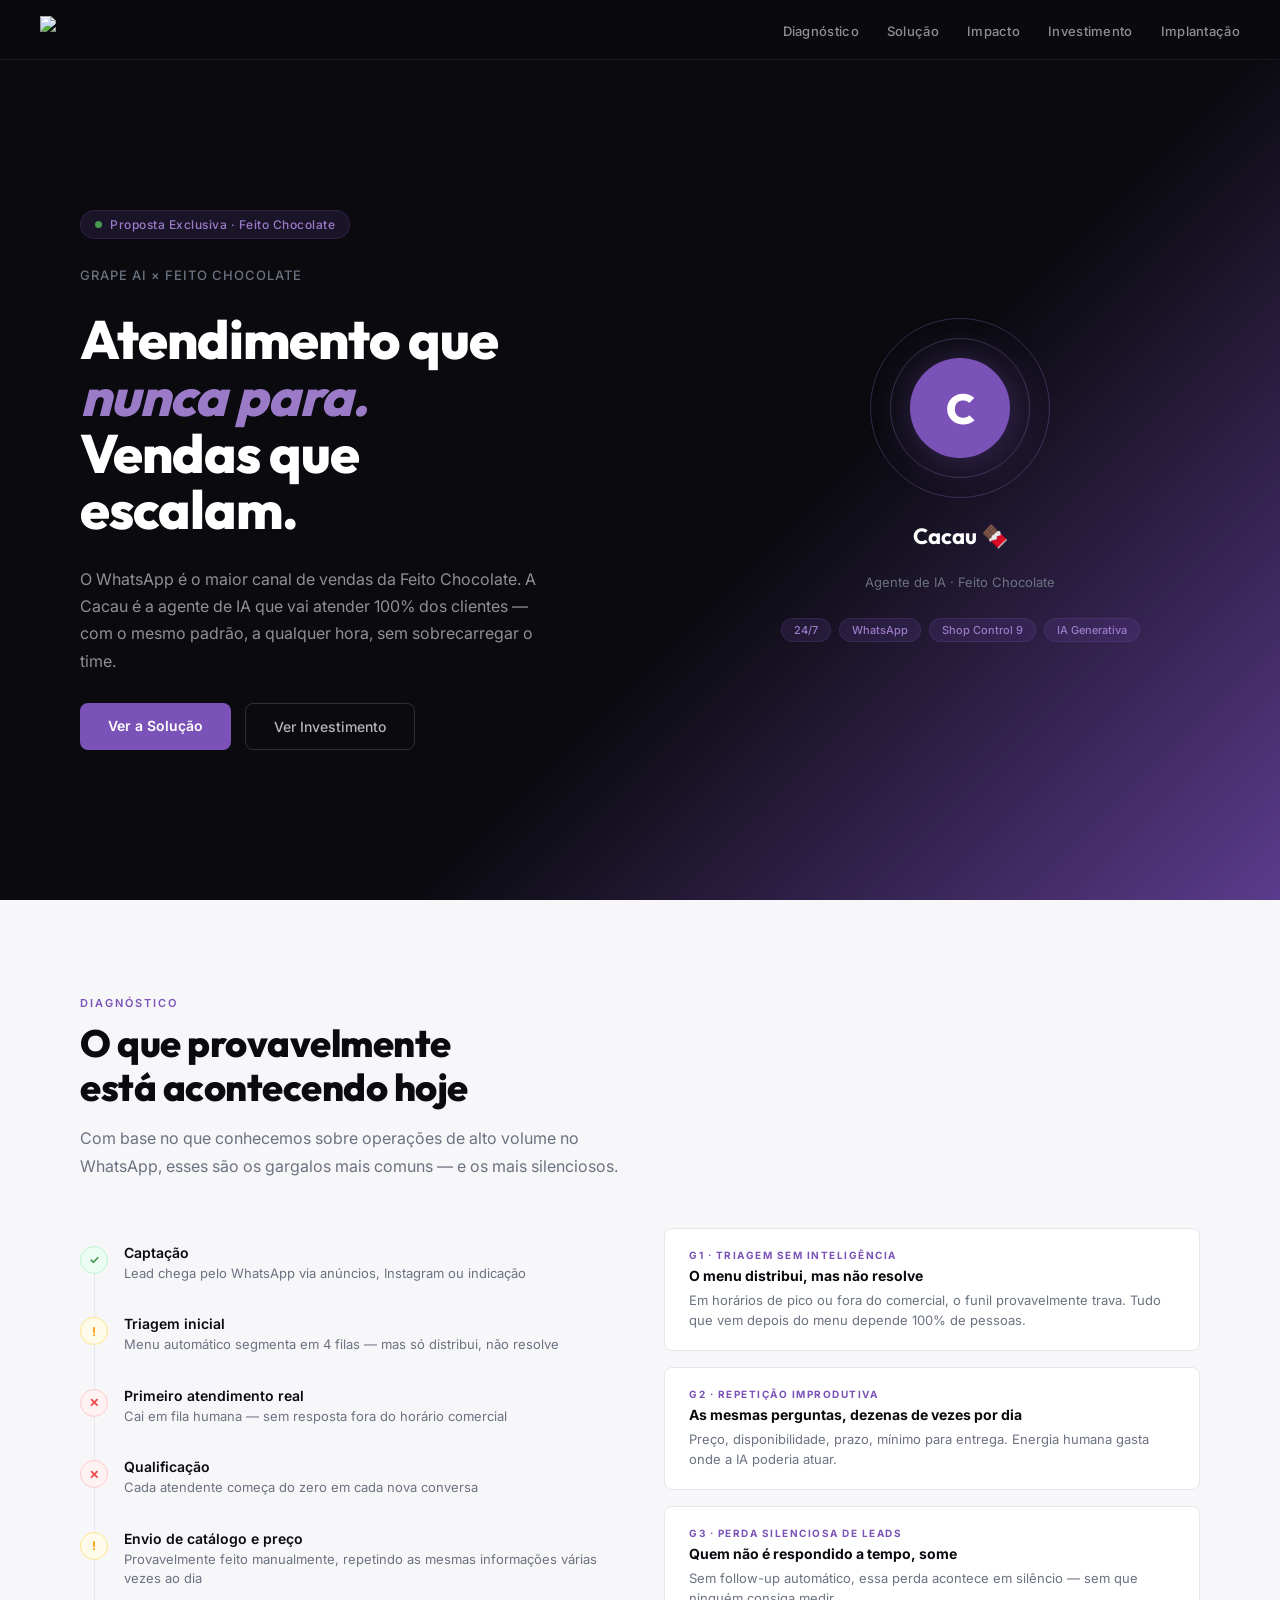
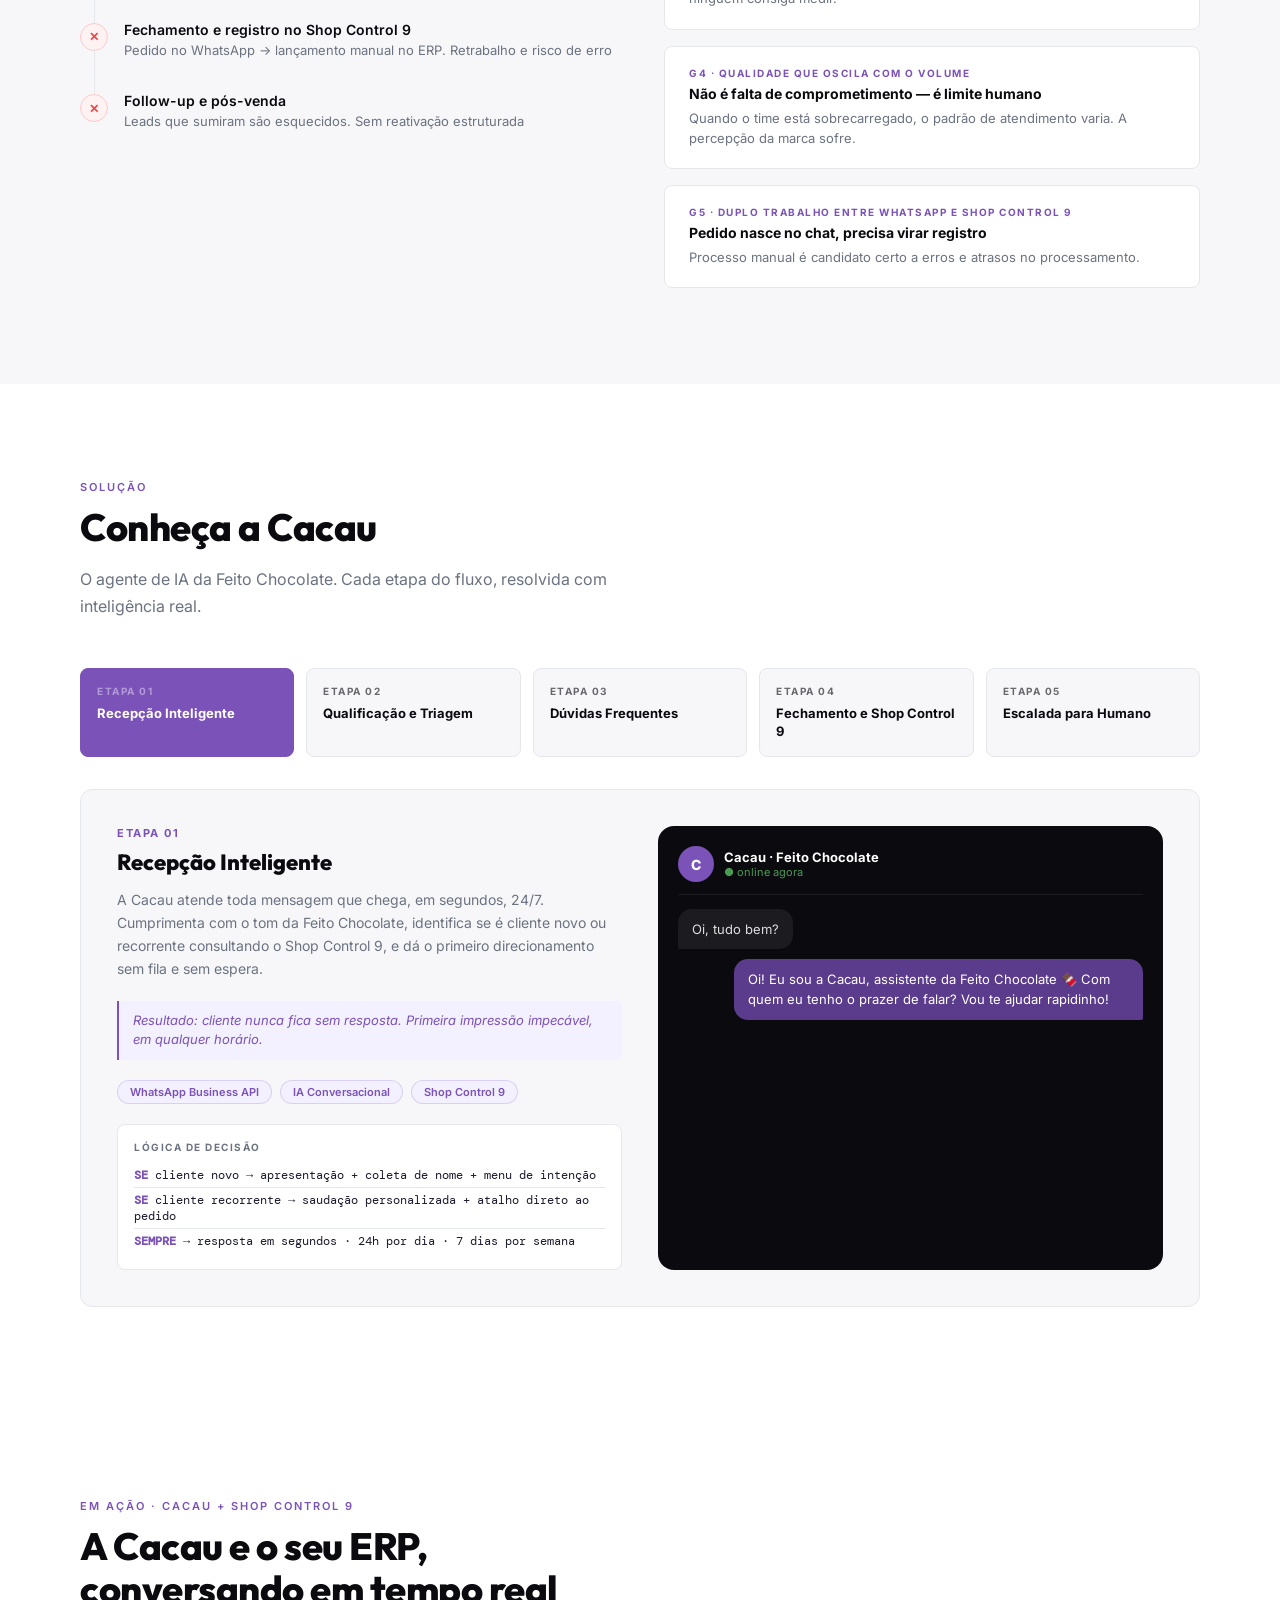
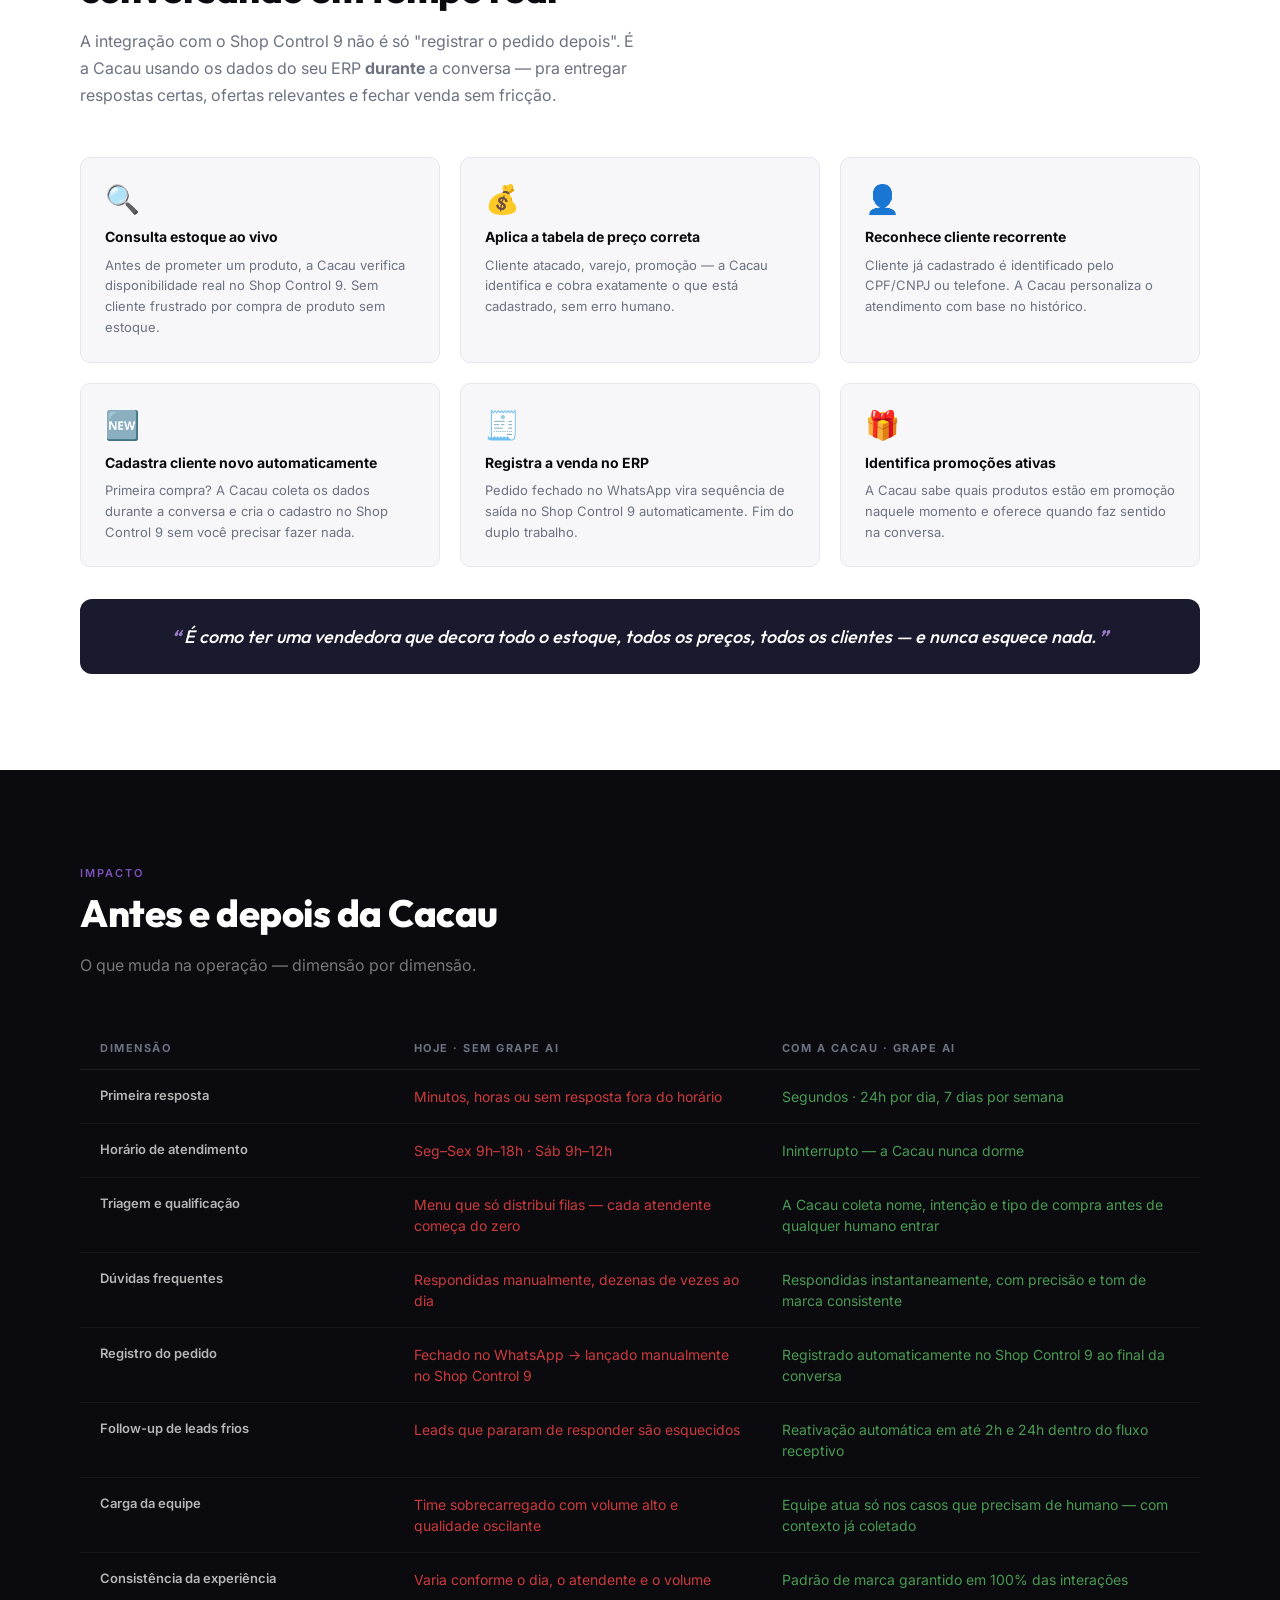
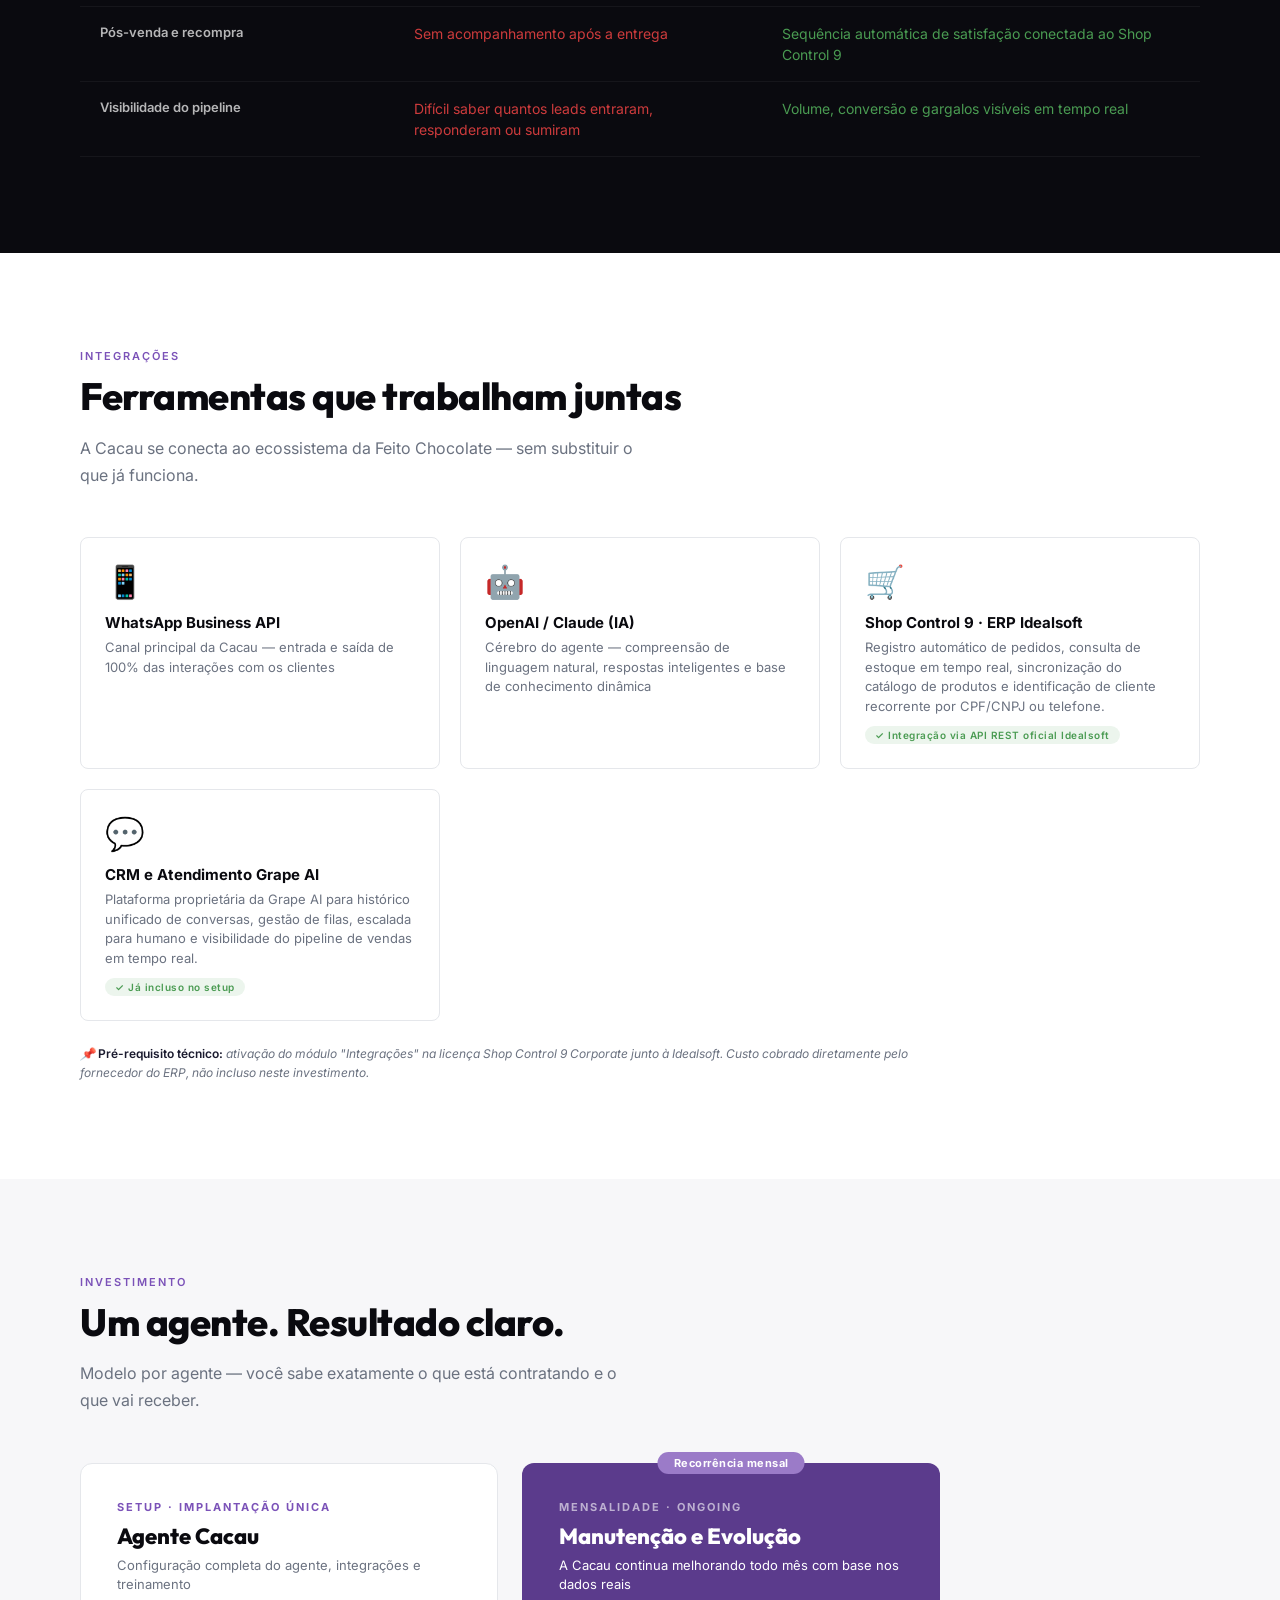
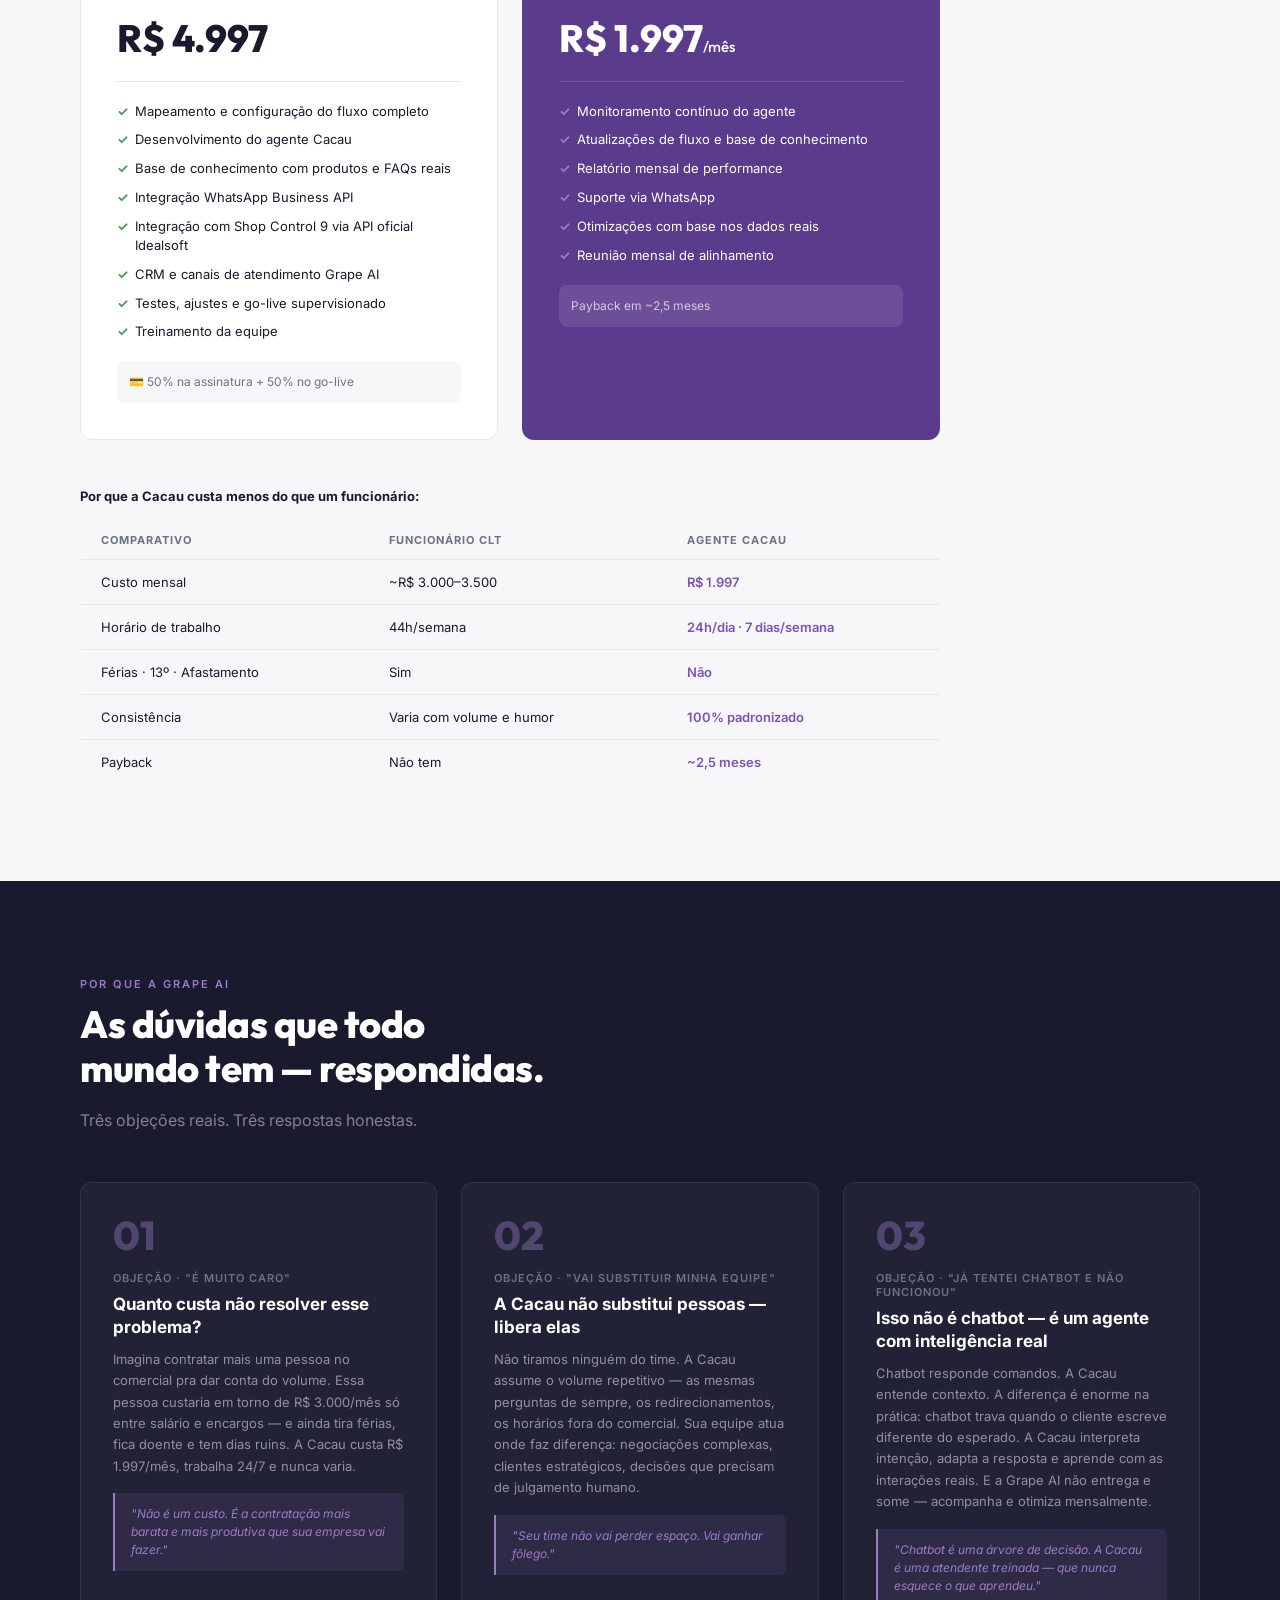
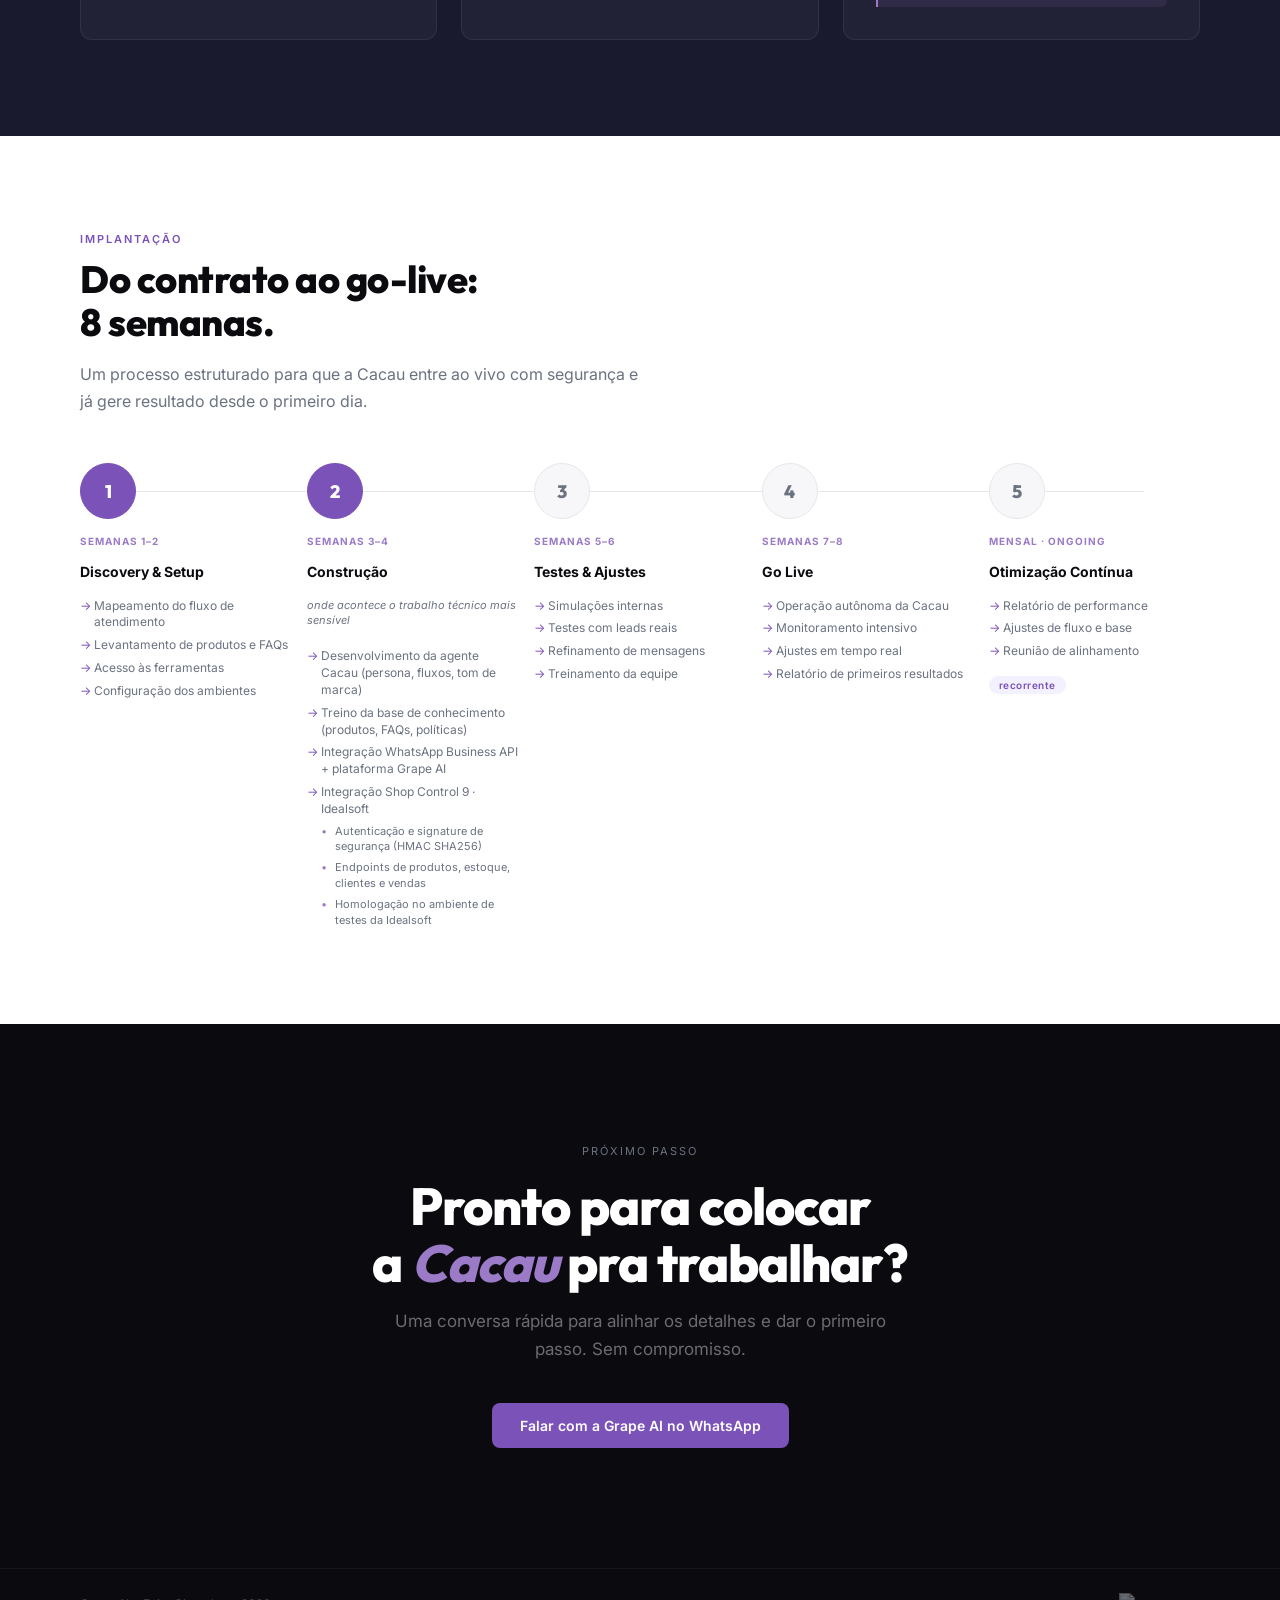
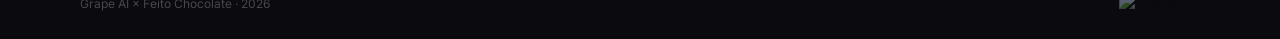
==== commit cc1f6cf2: "Update references from Shop9 to Shop Control 9" ====
--- a/propostas/feito-chocolate/index.html
+++ b/propostas/feito-chocolate/index.html
@@ -109,6 +109,7 @@
 .etapa-panel{background:#F7F7F9;border:1px solid var(--grape-border);border-radius:12px;padding:36px;display:grid;grid-template-columns:1fr 1fr;gap:36px;min-height:320px}
 .panel-info h3{font-family:'Outfit',sans-serif;font-size:22px;font-weight:800;margin-bottom:12px}
 .panel-info .panel-desc{font-size:14px;color:var(--grape-gray);line-height:1.65;margin-bottom:20px}
+.panel-result{font-size:13px;color:var(--grape-primary);font-style:italic;line-height:1.5;padding:10px 14px;background:var(--grape-light);border-left:2px solid var(--grape-primary);border-radius:0 6px 6px 0;margin-bottom:20px}
 .panel-tags{display:flex;gap:8px;flex-wrap:wrap;margin-bottom:20px}
 .panel-tag{background:var(--grape-light);border:1px solid var(--grape-border-purple);border-radius:999px;padding:4px 12px;font-size:11px;color:var(--grape-primary);font-weight:600}
 .logica{background:#fff;border:1px solid var(--grape-border);border-radius:8px;padding:16px}
@@ -125,6 +126,20 @@
 .wapp-bubble.in{background:rgba(255,255,255,0.07);color:rgba(255,255,255,0.85);border-radius:14px 14px 14px 2px;align-self:flex-start}
 .wapp-bubble.out{background:var(--grape-primary-dark);color:#fff;border-radius:14px 14px 2px 14px;align-self:flex-end}
 
+/* CACAU + SHOP9 (nova seção) */
+#cacau-shop9{background:#fff;padding:96px 80px}
+.cs-grid{display:grid;grid-template-columns:repeat(3,1fr);gap:20px;margin-bottom:32px}
+.cs-card{background:#F7F7F9;border:1px solid var(--grape-border);border-radius:10px;padding:24px;transition:all 0.25s}
+.cs-card:hover{background:#fff;border-color:var(--grape-border-purple);transform:translateY(-2px);box-shadow:0 6px 24px rgba(123,82,184,0.08)}
+.cs-emoji{font-size:28px;margin-bottom:12px}
+.cs-title{font-size:14px;font-weight:700;margin-bottom:8px;line-height:1.3}
+.cs-desc{font-size:13px;color:var(--grape-gray);line-height:1.6}
+.cs-quote{margin-top:32px;padding:24px 32px;background:var(--grape-dark);border-radius:12px;text-align:center}
+.cs-quote p{font-family:'Outfit',sans-serif;font-size:18px;font-style:italic;color:#fff;line-height:1.5;font-weight:500}
+.cs-quote p::before,.cs-quote p::after{color:var(--grape-accent);font-weight:800}
+.cs-quote p::before{content:'“ '}
+.cs-quote p::after{content:' ”'}
+
 /* COMPARATIVO */
 #comparativo{background:var(--grape-black);padding:96px 80px}
 #comparativo .section-title{color:#fff}
@@ -147,7 +162,10 @@
 .int-emoji{font-size:32px;margin-bottom:12px}
 .int-name{font-size:15px;font-weight:700;margin-bottom:6px}
 .int-papel{font-size:13px;color:var(--grape-gray);line-height:1.5}
-.int-badge{display:inline-block;margin-top:10px;font-size:10px;font-weight:600;color:var(--grape-warning);background:rgba(245,158,11,0.1);border-radius:999px;padding:3px 10px;letter-spacing:0.5px}
+.int-badge{display:inline-block;margin-top:10px;font-size:10px;font-weight:600;letter-spacing:0.5px;border-radius:999px;padding:3px 10px}
+.int-badge.confirmed{color:var(--grape-success);background:rgba(74,155,82,0.1)}
+.int-prereq{margin-top:24px;font-size:12px;color:var(--grape-gray);line-height:1.55;font-style:italic;max-width:840px}
+.int-prereq strong{font-weight:600;color:var(--grape-dark);font-style:normal}
 
 /* INVESTIMENTO */
 #investimento{background:#F7F7F9}
@@ -202,10 +220,13 @@
 .impl-dot{width:56px;height:56px;border-radius:50%;background:#F7F7F9;border:1.5px solid var(--grape-border);display:flex;align-items:center;justify-content:center;font-family:'Outfit',sans-serif;font-size:18px;font-weight:800;color:var(--grape-gray);margin-bottom:4px}
 .impl-fase.active .impl-dot{background:var(--grape-primary);border-color:var(--grape-primary);color:#fff}
 .impl-semana{font-size:10px;font-weight:700;color:var(--grape-accent);letter-spacing:1px;text-transform:uppercase;margin-bottom:4px}
-.impl-nome{font-size:14px;font-weight:700;margin-bottom:10px;line-height:1.3}
+.impl-nome{font-size:14px;font-weight:700;margin-bottom:4px;line-height:1.3}
+.impl-tagline{font-size:11px;color:var(--grape-gray);font-style:italic;line-height:1.4;margin-bottom:8px}
 .impl-items{list-style:none;display:flex;flex-direction:column;gap:6px}
 .impl-items li{font-size:12px;color:var(--grape-gray);line-height:1.4;padding-left:14px;position:relative}
 .impl-items li::before{content:'→';position:absolute;left:0;color:var(--grape-primary)}
+.impl-items li.sub{padding-left:28px;font-size:11px}
+.impl-items li.sub::before{content:'•';color:var(--grape-accent);left:14px}
 .impl-ongoing{font-size:10px;background:var(--grape-light);color:var(--grape-primary);border-radius:999px;padding:3px 10px;font-weight:600;letter-spacing:0.5px;width:fit-content;margin-top:4px}
 
 /* CTA */
@@ -228,9 +249,9 @@
   .hero-right{padding:40px 32px;display:none}
   .hero-title{font-size:38px}
   section{padding:72px 32px}
-  .diag-grid,.etapas-grid,.dif-grid,.impl-timeline,.inv-grid,.int-grid{grid-template-columns:1fr!important}
+  .diag-grid,.etapas-grid,.dif-grid,.impl-timeline,.inv-grid,.int-grid,.cs-grid{grid-template-columns:1fr!important}
   .etapa-panel{grid-template-columns:1fr}
-  #comparativo,#diferenciais{padding:72px 32px}
+  #comparativo,#diferenciais,#cacau-shop9{padding:72px 32px}
   nav{padding:0 24px}
   .nav-links{display:none}
   .comp-mini-table{font-size:12px}
@@ -281,7 +302,7 @@
       <div class="agent-badges">
         <span class="badge">24/7</span>
         <span class="badge">WhatsApp</span>
-        <span class="badge">Shop9</span>
+        <span class="badge">Shop Control 9</span>
         <span class="badge">IA Generativa</span>
       </div>
     </div>
@@ -319,7 +340,7 @@
       </div>
       <div class="fluxo-item">
         <div class="fluxo-dot danger">✕</div>
-        <div class="fluxo-content"><h4>Fechamento e registro no Shop9</h4><p>Pedido no WhatsApp → lançamento manual no ERP. Retrabalho e risco de erro</p></div>
+        <div class="fluxo-content"><h4>Fechamento e registro no Shop Control 9</h4><p>Pedido no WhatsApp → lançamento manual no ERP. Retrabalho e risco de erro</p></div>
       </div>
       <div class="fluxo-item">
         <div class="fluxo-dot danger">✕</div>
@@ -348,7 +369,7 @@
         <p>Quando o time está sobrecarregado, o padrão de atendimento varia. A percepção da marca sofre.</p>
       </div>
       <div class="gargalo-card">
-        <div class="gargalo-num">G5 · Duplo trabalho entre WhatsApp e Shop9</div>
+        <div class="gargalo-num">G5 · Duplo trabalho entre WhatsApp e Shop Control 9</div>
         <h4>Pedido nasce no chat, precisa virar registro</h4>
         <p>Processo manual é candidato certo a erros e atrasos no processamento.</p>
       </div>
@@ -378,7 +399,7 @@
     </div>
     <div class="etapa-card" onclick="showEtapa(3,this)">
       <div class="etapa-num">Etapa 04</div>
-      <div class="etapa-title">Fechamento e Shop9</div>
+      <div class="etapa-title">Fechamento e Shop Control 9</div>
     </div>
     <div class="etapa-card" onclick="showEtapa(4,this)">
       <div class="etapa-num">Etapa 05</div>
@@ -387,6 +408,50 @@
   </div>
   <div class="etapa-panel reveal reveal-delay-2" id="etapa-panel">
     <!-- preenchido via JS -->
+  </div>
+</section>
+
+<!-- CACAU + SHOP CONTROL 9 (nova seção) -->
+<section id="cacau-shop9">
+  <div class="reveal">
+    <p class="section-label">Em ação · Cacau + Shop Control 9</p>
+    <h2 class="section-title">A Cacau e o seu ERP,<br>conversando em tempo real</h2>
+    <p class="section-sub">A integração com o Shop Control 9 não é só "registrar o pedido depois". É a Cacau usando os dados do seu ERP <strong>durante</strong> a conversa — pra entregar respostas certas, ofertas relevantes e fechar venda sem fricção.</p>
+  </div>
+  <div class="cs-grid">
+    <div class="cs-card reveal reveal-delay-1">
+      <div class="cs-emoji">🔍</div>
+      <div class="cs-title">Consulta estoque ao vivo</div>
+      <div class="cs-desc">Antes de prometer um produto, a Cacau verifica disponibilidade real no Shop Control 9. Sem cliente frustrado por compra de produto sem estoque.</div>
+    </div>
+    <div class="cs-card reveal reveal-delay-2">
+      <div class="cs-emoji">💰</div>
+      <div class="cs-title">Aplica a tabela de preço correta</div>
+      <div class="cs-desc">Cliente atacado, varejo, promoção — a Cacau identifica e cobra exatamente o que está cadastrado, sem erro humano.</div>
+    </div>
+    <div class="cs-card reveal reveal-delay-3">
+      <div class="cs-emoji">👤</div>
+      <div class="cs-title">Reconhece cliente recorrente</div>
+      <div class="cs-desc">Cliente já cadastrado é identificado pelo CPF/CNPJ ou telefone. A Cacau personaliza o atendimento com base no histórico.</div>
+    </div>
+    <div class="cs-card reveal reveal-delay-1">
+      <div class="cs-emoji">🆕</div>
+      <div class="cs-title">Cadastra cliente novo automaticamente</div>
+      <div class="cs-desc">Primeira compra? A Cacau coleta os dados durante a conversa e cria o cadastro no Shop Control 9 sem você precisar fazer nada.</div>
+    </div>
+    <div class="cs-card reveal reveal-delay-2">
+      <div class="cs-emoji">🧾</div>
+      <div class="cs-title">Registra a venda no ERP</div>
+      <div class="cs-desc">Pedido fechado no WhatsApp vira sequência de saída no Shop Control 9 automaticamente. Fim do duplo trabalho.</div>
+    </div>
+    <div class="cs-card reveal reveal-delay-3">
+      <div class="cs-emoji">🎁</div>
+      <div class="cs-title">Identifica promoções ativas</div>
+      <div class="cs-desc">A Cacau sabe quais produtos estão em promoção naquele momento e oferece quando faz sentido na conversa.</div>
+    </div>
+  </div>
+  <div class="cs-quote reveal reveal-delay-4">
+    <p>É como ter uma vendedora que decora todo o estoque, todos os preços, todos os clientes — e nunca esquece nada.</p>
   </div>
 </section>
 
@@ -410,11 +475,11 @@
       <tr><td class="col-dim">Horário de atendimento</td><td class="col-antes">Seg–Sex 9h–18h · Sáb 9h–12h</td><td class="col-depois">Ininterrupto — a Cacau nunca dorme</td></tr>
       <tr><td class="col-dim">Triagem e qualificação</td><td class="col-antes">Menu que só distribui filas — cada atendente começa do zero</td><td class="col-depois">A Cacau coleta nome, intenção e tipo de compra antes de qualquer humano entrar</td></tr>
       <tr><td class="col-dim">Dúvidas frequentes</td><td class="col-antes">Respondidas manualmente, dezenas de vezes ao dia</td><td class="col-depois">Respondidas instantaneamente, com precisão e tom de marca consistente</td></tr>
-      <tr><td class="col-dim">Registro do pedido</td><td class="col-antes">Fechado no WhatsApp → lançado manualmente no Shop9</td><td class="col-depois">Registrado automaticamente no Shop9 ao final da conversa</td></tr>
+      <tr><td class="col-dim">Registro do pedido</td><td class="col-antes">Fechado no WhatsApp → lançado manualmente no Shop Control 9</td><td class="col-depois">Registrado automaticamente no Shop Control 9 ao final da conversa</td></tr>
       <tr><td class="col-dim">Follow-up de leads frios</td><td class="col-antes">Leads que pararam de responder são esquecidos</td><td class="col-depois">Reativação automática em até 2h e 24h dentro do fluxo receptivo</td></tr>
       <tr><td class="col-dim">Carga da equipe</td><td class="col-antes">Time sobrecarregado com volume alto e qualidade oscilante</td><td class="col-depois">Equipe atua só nos casos que precisam de humano — com contexto já coletado</td></tr>
       <tr><td class="col-dim">Consistência da experiência</td><td class="col-antes">Varia conforme o dia, o atendente e o volume</td><td class="col-depois">Padrão de marca garantido em 100% das interações</td></tr>
-      <tr><td class="col-dim">Pós-venda e recompra</td><td class="col-antes">Sem acompanhamento após a entrega</td><td class="col-depois">Sequência automática de satisfação conectada ao Shop9</td></tr>
+      <tr><td class="col-dim">Pós-venda e recompra</td><td class="col-antes">Sem acompanhamento após a entrega</td><td class="col-depois">Sequência automática de satisfação conectada ao Shop Control 9</td></tr>
       <tr><td class="col-dim">Visibilidade do pipeline</td><td class="col-antes">Difícil saber quantos leads entraram, responderam ou sumiram</td><td class="col-depois">Volume, conversão e gargalos visíveis em tempo real</td></tr>
     </tbody>
   </table>
@@ -439,28 +504,19 @@
       <div class="int-papel">Cérebro do agente — compreensão de linguagem natural, respostas inteligentes e base de conhecimento dinâmica</div>
     </div>
     <div class="int-card reveal reveal-delay-3">
-      <div class="int-emoji">⚙️</div>
-      <div class="int-name">n8n</div>
-      <div class="int-papel">Motor de automação central — orquestra todos os fluxos entre WhatsApp, IA e Shop9</div>
+      <div class="int-emoji">🛒</div>
+      <div class="int-name">Shop Control 9 · ERP Idealsoft</div>
+      <div class="int-papel">Registro automático de pedidos, consulta de estoque em tempo real, sincronização do catálogo de produtos e identificação de cliente recorrente por CPF/CNPJ ou telefone.</div>
+      <div class="int-badge confirmed">✓ Integração via API REST oficial Idealsoft</div>
     </div>
     <div class="int-card reveal reveal-delay-1">
-      <div class="int-emoji">🛒</div>
-      <div class="int-name">Shop9 (ERP)</div>
-      <div class="int-papel">Registro automático de pedidos fechados no WhatsApp e consulta de estoque em tempo real</div>
-      <div class="int-badge">⚡ A confirmar API</div>
-    </div>
-    <div class="int-card reveal reveal-delay-2">
-      <div class="int-emoji">📊</div>
-      <div class="int-name">CRM</div>
-      <div class="int-papel">Centralização do histórico de clientes e pipeline de vendas — a definir conforme o sistema utilizado</div>
-      <div class="int-badge">🔍 A confirmar</div>
-    </div>
-    <div class="int-card reveal reveal-delay-3">
-      <div class="int-emoji">📈</div>
-      <div class="int-name">Google Sheets</div>
-      <div class="int-papel">Dashboard de acompanhamento de volume de atendimentos e conversões em tempo real</div>
-    </div>
-  </div>
+      <div class="int-emoji">💬</div>
+      <div class="int-name">CRM e Atendimento Grape AI</div>
+      <div class="int-papel">Plataforma proprietária da Grape AI para histórico unificado de conversas, gestão de filas, escalada para humano e visibilidade do pipeline de vendas em tempo real.</div>
+      <div class="int-badge confirmed">✓ Já incluso no setup</div>
+    </div>
+  </div>
+  <p class="int-prereq reveal reveal-delay-4">📌 <em><strong>Pré-requisito técnico:</strong> ativação do módulo "Integrações" na licença Shop Control 9 Corporate junto à Idealsoft. Custo cobrado diretamente pelo fornecedor do ERP, não incluso neste investimento.</em></p>
 </section>
 
 <!-- INVESTIMENTO -->
@@ -484,7 +540,7 @@
         <div class="inv-item">Desenvolvimento do agente Cacau</div>
         <div class="inv-item">Base de conhecimento com produtos e FAQs reais</div>
         <div class="inv-item">Integração WhatsApp Business API</div>
-        <div class="inv-item">Integração com Shop9 via API</div>
+        <div class="inv-item">Integração com Shop Control 9 via API oficial Idealsoft</div>
         <div class="inv-item">CRM e canais de atendimento Grape AI</div>
         <div class="inv-item">Testes, ajustes e go-live supervisionado</div>
         <div class="inv-item">Treinamento da equipe</div>
@@ -581,11 +637,15 @@
       <div class="impl-dot">2</div>
       <div class="impl-semana">Semanas 3–4</div>
       <div class="impl-nome">Construção</div>
+      <div class="impl-tagline">onde acontece o trabalho técnico mais sensível</div>
       <ul class="impl-items">
-        <li>Desenvolvimento da Cacau</li>
-        <li>Treino da base de conhecimento</li>
-        <li>Integração WhatsApp API</li>
-        <li>Integração Shop9</li>
+        <li>Desenvolvimento da agente Cacau (persona, fluxos, tom de marca)</li>
+        <li>Treino da base de conhecimento (produtos, FAQs, políticas)</li>
+        <li>Integração WhatsApp Business API + plataforma Grape AI</li>
+        <li>Integração Shop Control 9 · Idealsoft</li>
+        <li class="sub">Autenticação e signature de segurança (HMAC SHA256)</li>
+        <li class="sub">Endpoints de produtos, estoque, clientes e vendas</li>
+        <li class="sub">Homologação no ambiente de testes da Idealsoft</li>
       </ul>
     </div>
     <div class="impl-fase">
@@ -646,8 +706,9 @@
 const etapas = [
   {
     num: '01', titulo: 'Recepção Inteligente',
-    desc: 'A Cacau recepciona 100% das mensagens recebidas, identifica se é cliente novo ou recorrente e personaliza a saudação. Substitui o menu atual com uma experiência mais fluida — sem travar em opções fixas.',
-    tags: ['WhatsApp Business API', 'IA Conversacional'],
+    desc: 'A Cacau atende toda mensagem que chega, em segundos, 24/7. Cumprimenta com o tom da Feito Chocolate, identifica se é cliente novo ou recorrente consultando o Shop Control 9, e dá o primeiro direcionamento sem fila e sem espera.',
+    resultado: 'Resultado: cliente nunca fica sem resposta. Primeira impressão impecável, em qualquer horário.',
+    tags: ['WhatsApp Business API', 'IA Conversacional', 'Shop Control 9'],
     logica: [
       {se: 'SE', cond: 'cliente novo', entao: '→ apresentação + coleta de nome + menu de intenção'},
       {se: 'SE', cond: 'cliente recorrente', entao: '→ saudação personalizada + atalho direto ao pedido'},
@@ -660,8 +721,9 @@
   },
   {
     num: '02', titulo: 'Qualificação e Triagem',
-    desc: 'Entende o perfil e a necessidade do cliente antes de qualquer atendimento humano. A Cacau coleta as informações certas para que, se precisar escalar, o atendente já saiba exatamente com quem está falando e o que precisa.',
-    tags: ['IA Conversacional', 'Qualificação Automática'],
+    desc: 'Antes de entrar em qualquer assunto pesado, a Cacau entende o que o cliente quer: comprar, tirar dúvida, falar com humano, acompanhar pedido. Coleta nome, intenção e tipo de compra (loja Curitiba, loja Londrina ou site nacional) — e roteia para o caminho certo.',
+    resultado: 'Resultado: nenhum atendente humano começa do zero. Quando a conversa precisa de gente, ela chega já mapeada.',
+    tags: ['IA Conversacional', 'Qualificação Automática', 'Roteamento Logístico'],
     logica: [
       {se: 'SE', cond: 'cliente sabe o que quer', entao: '→ coleta produto, quantidade e avança para o pedido'},
       {se: 'SE', cond: 'cliente está em dúvida sobre o produto', entao: '→ faz perguntas de uso e sugere a melhor opção'},
@@ -677,7 +739,8 @@
   },
   {
     num: '03', titulo: 'Dúvidas Frequentes',
-    desc: 'Responde automaticamente as perguntas mais comuns — preços, disponibilidade, marcas, prazo de entrega, pedido mínimo — sem acionar nenhum humano.',
+    desc: 'A Cacau responde instantaneamente sobre produtos, sabores, prazos, formas de pagamento, mínimo para entrega, política de troca, horários de loja e tudo o que hoje seu time responde dezenas de vezes por dia. Sem variar tom, sem esquecer informação, sem precisar consultar ninguém.',
+    resultado: 'Resultado: a maioria das interações resolvidas sem tocar uma pessoa do time.',
     tags: ['Base de Conhecimento', 'IA Generativa', 'Catálogo Dinâmico'],
     logica: [
       {se: 'SE', cond: 'pergunta está na base', entao: '→ responde instantaneamente com precisão'},
@@ -690,13 +753,15 @@
     ]
   },
   {
-    num: '04', titulo: 'Fechamento e Shop9',
-    desc: 'Conduz o cliente até o fechamento do pedido dentro do WhatsApp e registra automaticamente no Shop9, eliminando o retrabalho manual da equipe.',
-    tags: ['Integração Shop9', 'Automação de Pedidos', 'n8n'],
+    num: '04', titulo: 'Fechamento e Shop Control 9',
+    desc: 'Quando o cliente decide comprar, a Cacau entra em ação técnica: consulta estoque ao vivo no Shop Control 9, aplica a tabela de preço correta, identifica promoções ativas, calcula o pedido completo, confirma com o cliente e registra a venda automaticamente no ERP ao final da conversa. Cliente novo é cadastrado na hora.',
+    resultado: 'Resultado: pedido nasce e morre no mesmo lugar. Fim do duplo trabalho entre WhatsApp e ERP.',
+    tags: ['Shop Control 9 · Idealsoft', 'API REST oficial', 'Automação de Pedidos'],
     logica: [
-      {se: 'SE', cond: 'cliente confirma itens', entao: '→ gera resumo do pedido para validação'},
-      {se: 'SE', cond: 'cliente aprova', entao: '→ cria pedido automaticamente no Shop9'},
-      {se: 'SE', cond: 'cliente quer ajustar', entao: '→ retorna ao fluxo de seleção'},
+      {se: 'SE', cond: 'cliente confirma itens', entao: '→ Cacau consulta estoque e preço no Shop Control 9'},
+      {se: 'SE', cond: 'estoque disponível', entao: '→ gera resumo do pedido para validação'},
+      {se: 'SE', cond: 'cliente é novo', entao: '→ cadastra automaticamente no Shop Control 9'},
+      {se: 'SE', cond: 'cliente aprova', entao: '→ registra venda no ERP automaticamente'},
       {se: 'SEMPRE', cond: '', entao: '→ envia confirmação com número do pedido'},
     ],
     msgs: [
@@ -706,7 +771,8 @@
   },
   {
     num: '05', titulo: 'Escalada para Humano',
-    desc: 'Identifica os momentos em que o atendimento humano agrega mais valor e faz a passagem de forma fluida — com todo o contexto já coletado, sem o cliente precisar repetir nada.',
+    desc: 'Quando o caso pede julgamento humano — negociação especial, reclamação delicada, pedido fora do padrão — a Cacau identifica e passa o bastão. Mas não passa só "o cliente": passa o contexto completo da conversa, com tudo que ela já coletou. Seu time chega pronto pra resolver, não pra começar.',
+    resultado: 'Resultado: equipe atua só onde precisa, com contexto na mão. Tempo de resolução cai, qualidade sobe.',
     tags: ['Escalada Contextual', 'WhatsApp Business API'],
     logica: [
       {se: 'SE', cond: 'cliente pede atendente', entao: '→ escala imediatamente com resumo da conversa'},
@@ -737,6 +803,7 @@
       <p style="font-size:11px;color:var(--grape-primary);font-weight:700;letter-spacing:1.5px;text-transform:uppercase;margin-bottom:8px">Etapa ${e.num}</p>
       <h3>${e.titulo}</h3>
       <p class="panel-desc">${e.desc}</p>
+      <div class="panel-result">${e.resultado}</div>
       <div class="panel-tags">${tagsHtml}</div>
       <div class="logica">
         <div class="logica-title">Lógica de decisão</div>
